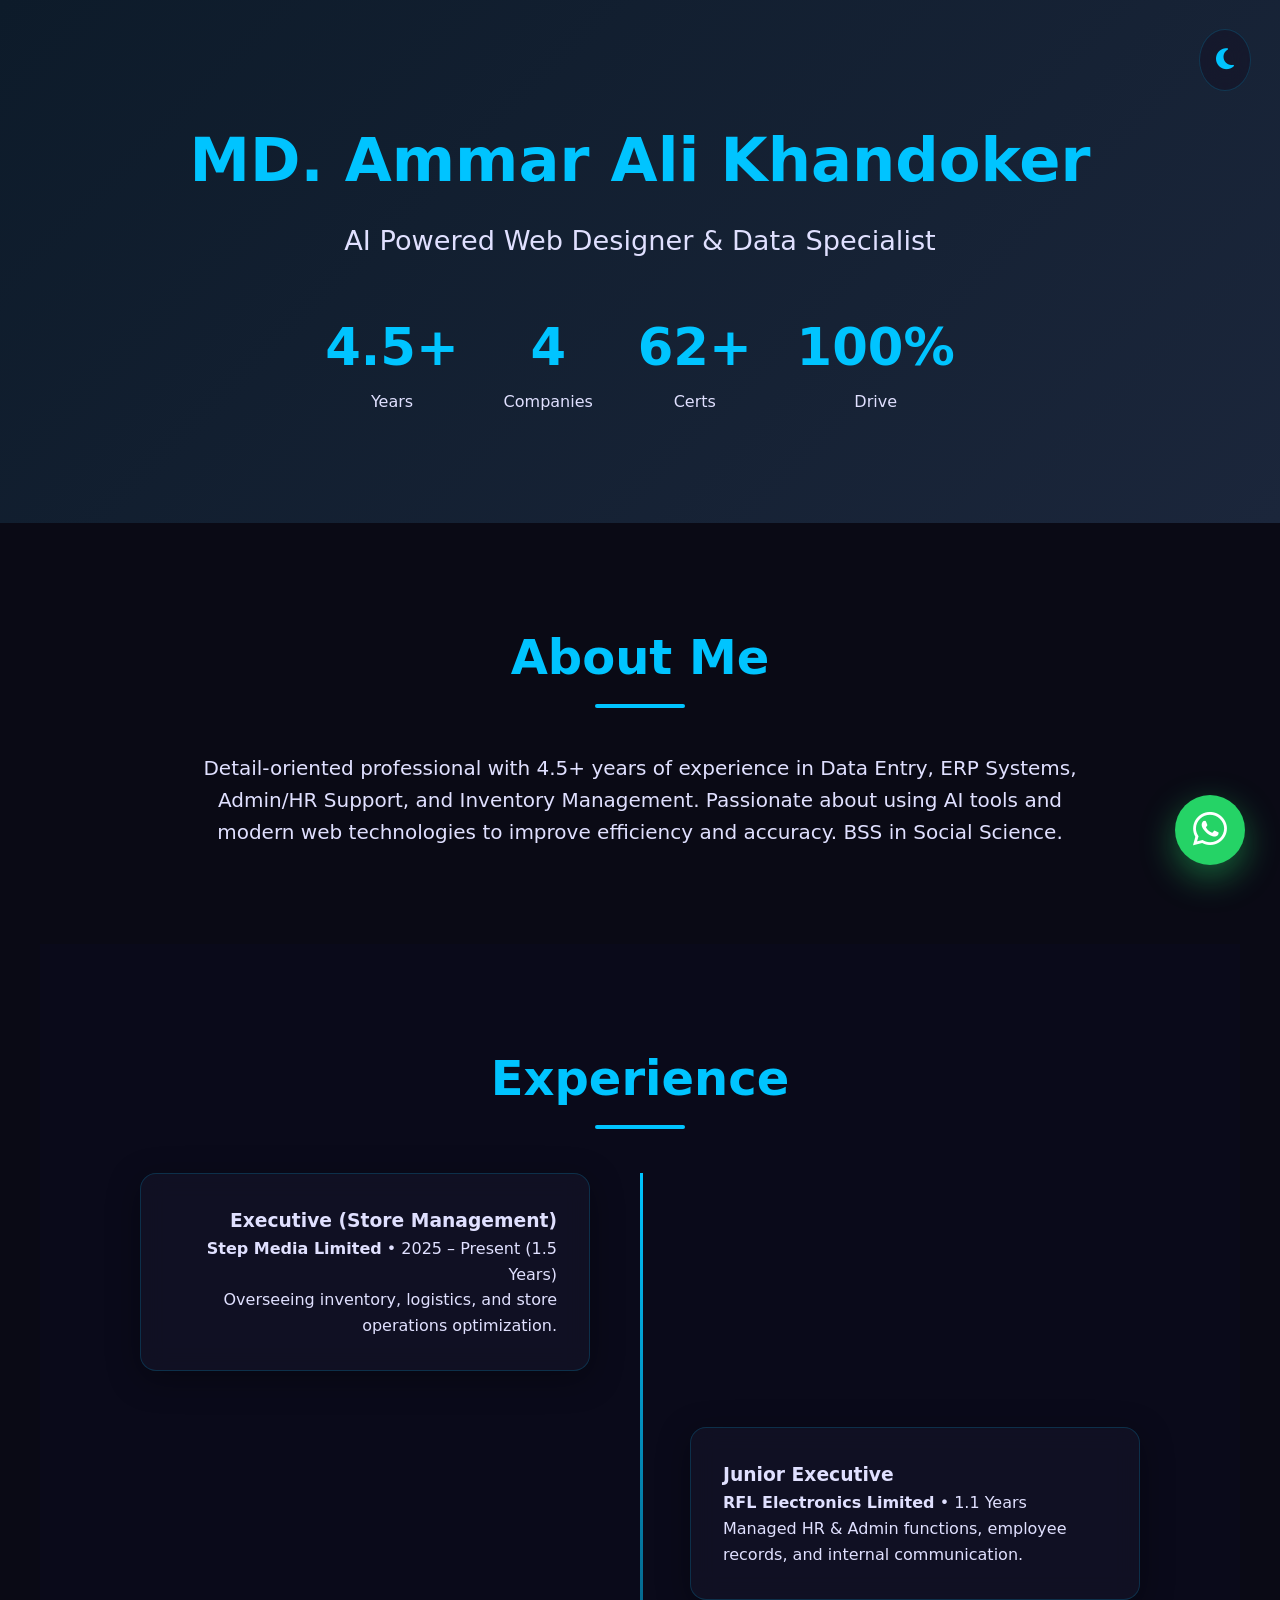
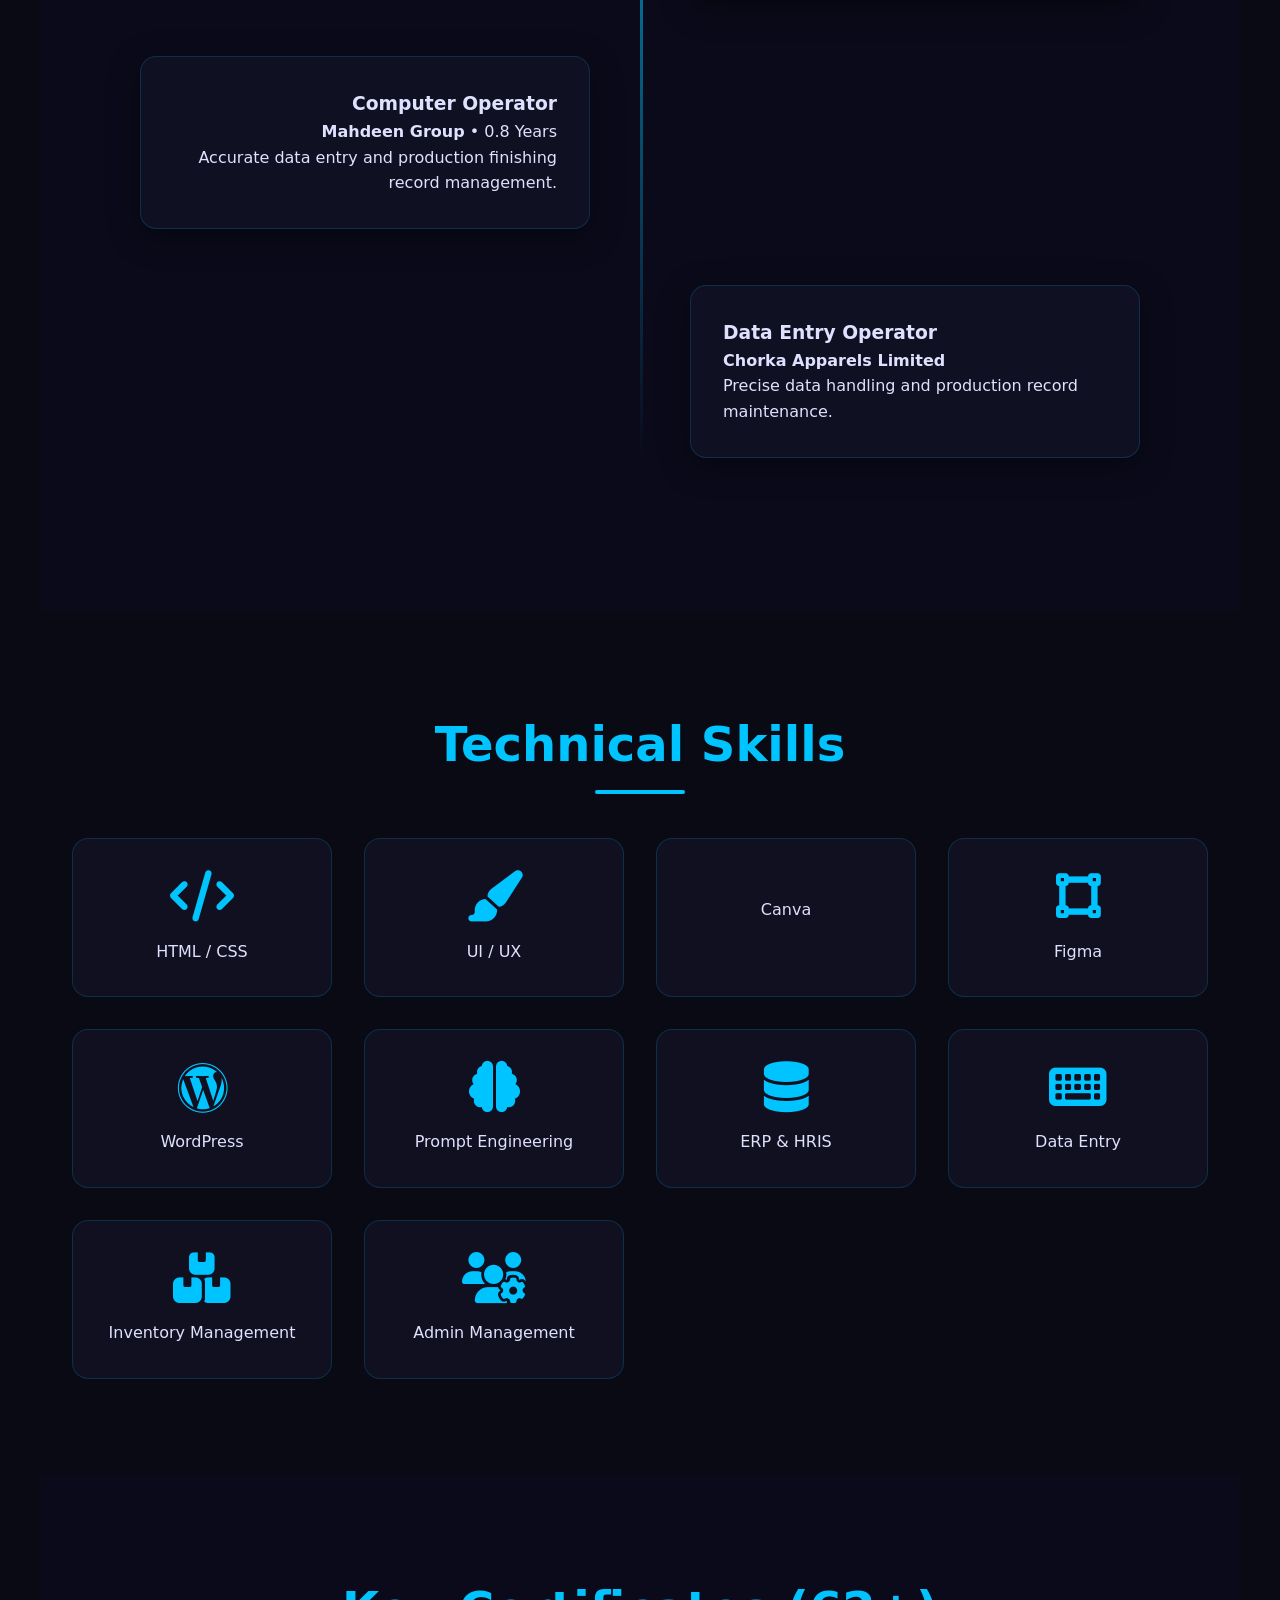
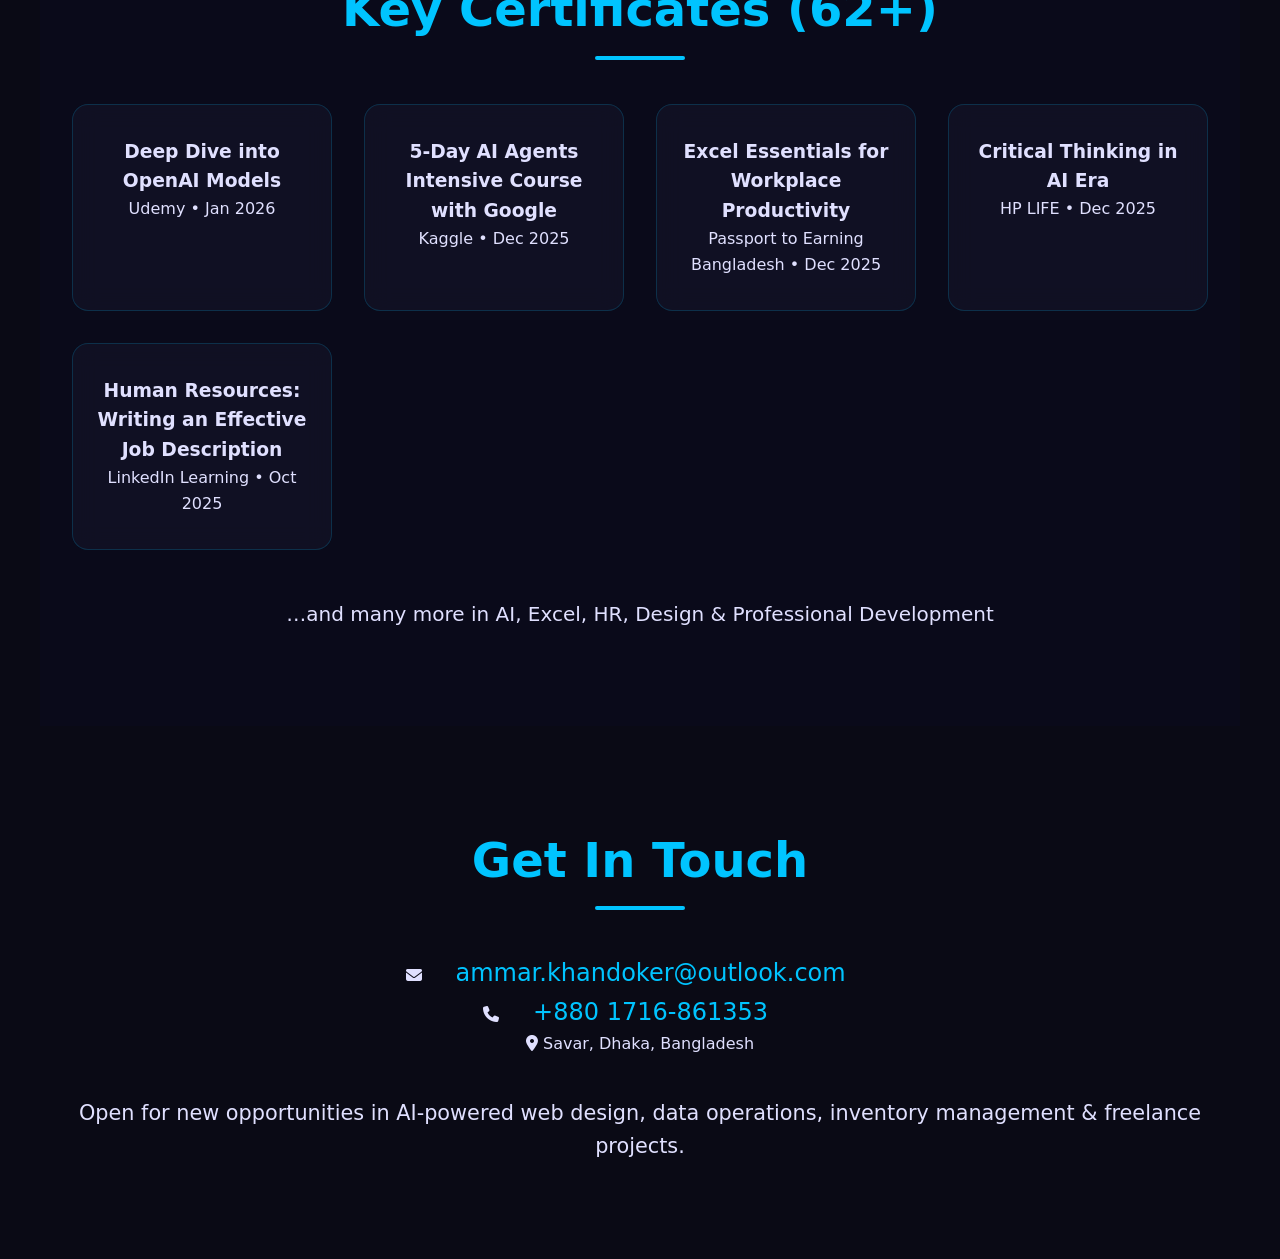
==== index.html @ 6fe580a9 "Create index.html for personal portfolio This HTML file serves as a personal portfolio for MD. Ammar" ====
<!DOCTYPE html>
<html lang="en" data-theme="dark">
<head>
  <meta charset="UTF-8" />
  <meta name="viewport" content="width=device-width, initial-scale=1.0"/>
  <title>MD. Ammar Ali Khandoker | AI-Powered Web Designer & Data Specialist</title>
  <meta name="description" content="4.5+ years in Data, ERP & Admin | AI Prompt Engineering | Modern Web Design | Dhaka"/>
  <link rel="stylesheet" href="https://cdnjs.cloudflare.com/ajax/libs/font-awesome/6.5.0/css/all.min.css"/>
  <style>
    :root {
      --bg: #0a0a15;
      --card: rgba(20, 20, 40, 0.65);
      --text: #e0e0ff;
      --accent: #00c4ff;
      --accent-glow: rgba(0, 196, 255, 0.25);
      --border: rgba(0, 196, 255, 0.18);
      --blur: blur(12px);
    }
    [data-theme="light"] {
      --bg: #f0f4ff;
      --card: rgba(255, 255, 255, 0.75);
      --text: #0d1b44;
      --accent: #0066cc;
      --accent-glow: rgba(0, 102, 204, 0.18);
      --border: rgba(0, 102, 204, 0.12);
      --blur: blur(10px);
    }
    * { margin:0; padding:0; box-sizing:border-box; }
    body {
      font-family: system-ui, -apple-system, sans-serif;
      background: var(--bg);
      color: var(--text);
      line-height: 1.6;
      overflow-x: hidden;
      transition: background 0.4s ease;
    }
    header {
      padding: 7rem 2rem 4rem;
      text-align: center;
      background: linear-gradient(135deg, #0d1b2a 0%, #1b263b 100%);
    }
    [data-theme="light"] header {
      background: linear-gradient(135deg, #e0f2ff, #f0f8ff);
    }
    h1 {
      font-size: 3.8rem;
      color: var(--accent);
      margin-bottom: 0.6rem;
      opacity: 0;
      transform: translateY(30px);
      transition: all 1.2s ease-out;
    }
    h1.visible { opacity:1; transform:translateY(0); }
    .tagline {
      font-size: 1.7rem;
      opacity: 0;
      transform: translateY(20px);
      transition: all 1.4s ease-out 0.3s;
    }
    .tagline.visible { opacity:1; transform:translateY(0); }
    .stats {
      display: flex;
      justify-content: center;
      gap: 2.8rem;
      flex-wrap: wrap;
      margin: 2.8rem 0;
    }
    .stat {
      text-align: center;
      opacity: 0;
      transform: translateY(20px);
      transition: all 1s ease-out;
    }
    .stat.visible { opacity:1; transform:translateY(0); }
    .stat strong {
      font-size: 3.2rem;
      color: var(--accent);
      display: block;
    }
    section {
      padding: 6rem 2rem;
      max-width: 1200px;
      margin: 0 auto;
    }
    h2 {
      text-align: center;
      font-size: 3rem;
      margin-bottom: 3.5rem;
      color: var(--accent);
      position: relative;
    }
    h2::after {
      content: '';
      position: absolute;
      bottom: -12px;
      left: 50%;
      transform: translateX(-50%);
      width: 90px;
      height: 4px;
      background: var(--accent);
      border-radius: 2px;
    }
    .about {
      max-width: 900px;
      margin: 0 auto;
      text-align: center;
      font-size: 1.25rem;
    }
    .timeline {
      position: relative;
      max-width: 1000px;
      margin: 0 auto;
    }
    .timeline::before {
      content: '';
      position: absolute;
      width: 3px;
      background: linear-gradient(to bottom, var(--accent), transparent);
      top: 0; bottom: 0; left: 50%;
    }
    .exp-item {
      position: relative;
      width: 45%;
      padding: 2rem;
      background: var(--card);
      backdrop-filter: var(--blur);
      border: 1px solid var(--border);
      border-radius: 16px;
      margin: 3.5rem 0;
      opacity: 0;
      transform: translateY(50px);
      transition: all 0.9s ease-out;
      box-shadow: 0 8px 32px rgba(0,0,0,0.35);
    }
    .exp-item.visible { opacity:1; transform:translateY(0); }
    .exp-item:nth-child(odd) { left: 0; text-align: right; }
    .exp-item:nth-child(even) { left: 55%; }
    .exp-item:hover {
      transform: translateY(-12px) scale(1.03);
      box-shadow: 0 25px 60px var(--accent-glow);
    }
    .skills-grid, .certs {
      display: grid;
      grid-template-columns: repeat(auto-fit, minmax(220px, 1fr));
      gap: 2rem;
    }
    .skill-card, .cert-card {
      background: var(--card);
      backdrop-filter: var(--blur);
      border: 1px solid var(--border);
      border-radius: 16px;
      padding: 2rem 1.5rem;
      text-align: center;
      transition: all 0.5s ease;
      opacity: 0;
      transform: translateY(40px);
    }
    .skill-card.visible, .cert-card.visible { opacity:1; transform:translateY(0); }
    .skill-card:hover, .cert-card:hover {
      transform: translateY(-14px) scale(1.06);
      box-shadow: 0 20px 50px var(--accent-glow);
      border-color: var(--accent);
    }
    .skill-card i { font-size: 3.2rem; color: var(--accent); margin-bottom: 1rem; }
    .contact { text-align: center; }
    .contact a {
      color: var(--accent);
      font-size: 1.5rem;
      margin: 0 1.8rem;
      text-decoration: none;
      transition: all 0.4s;
    }
    .contact a:hover { transform: scale(1.25); }
    .theme-toggle {
      position: fixed;
      top: 1.8rem;
      right: 1.8rem;
      background: var(--card);
      backdrop-filter: var(--blur);
      border: 1px solid var(--border);
      color: var(--accent);
      padding: 1rem;
      border-radius: 50%;
      cursor: pointer;
      font-size: 1.5rem;
      z-index: 1000;
      transition: all 0.4s;
    }
    .theme-toggle:hover { transform: rotate(360deg) scale(1.15); }
    .whatsapp-float {
      position: fixed;
      bottom: 35px;
      right: 35px;
      background: #25D366;
      color: white;
      width: 70px;
      height: 70px;
      border-radius: 50%;
      text-align: center;
      font-size: 2.4rem;
      line-height: 70px;
      box-shadow: 0 12px 35px rgba(37,213,102,0.45);
      z-index: 1000;
      transition: all 0.4s;
    }
    .whatsapp-float:hover { transform: scale(1.2); }
    @media (max-width: 768px) {
      .timeline::before { left: 35px; }
      .exp-item { width: 82%; left: 0 !important; text-align: left !important; }
    }
  </style>
</head>
<body>

  <button class="theme-toggle" onclick="toggleTheme()"><i class="fas fa-moon"></i></button>

  <header>
    <h1>MD. Ammar Ali Khandoker</h1>
    <p class="tagline">AI Powered Web Designer & Data Specialist</p>
    <div class="stats">
      <div class="stat"><strong>4.5+</strong> Years</div>
      <div class="stat"><strong>4</strong> Companies</div>
      <div class="stat"><strong>62+</strong> Certs</div>
      <div class="stat"><strong>100%</strong> Drive</div>
    </div>
  </header>

  <section id="about">
    <h2>About Me</h2>
    <div class="about">
      <p>Detail-oriented professional with 4.5+ years of experience in Data Entry, ERP Systems, Admin/HR Support, and Inventory Management. Passionate about using AI tools and modern web technologies to improve efficiency and accuracy. BSS in Social Science.</p>
    </div>
  </section>

  <section id="experience" style="background: rgba(10,10,30,0.6);">
    <h2>Experience</h2>
    <div class="timeline">
      <div class="exp-item">
        <h3>Executive (Store Management)</h3>
        <p><strong>Step Media Limited</strong> • 2025 – Present (1.5 Years)</p>
        <p>Overseeing inventory, logistics, and store operations optimization.</p>
      </div>
      <div class="exp-item">
        <h3>Junior Executive</h3>
        <p><strong>RFL Electronics Limited</strong> • 1.1 Years</p>
        <p>Managed HR & Admin functions, employee records, and internal communication.</p>
      </div>
      <div class="exp-item">
        <h3>Computer Operator</h3>
        <p><strong>Mahdeen Group</strong> • 0.8 Years</p>
        <p>Accurate data entry and production finishing record management.</p>
      </div>
      <div class="exp-item">
        <h3>Data Entry Operator</h3>
        <p><strong>Chorka Apparels Limited</strong></p>
        <p>Precise data handling and production record maintenance.</p>
      </div>
    </div>
  </section>

  <section id="skills">
    <h2>Technical Skills</h2>
    <div class="skills-grid">
      <div class="skill-card"><i class="fas fa-code"></i><p>HTML / CSS</p></div>
      <div class="skill-card"><i class="fas fa-paint-brush"></i><p>UI / UX</p></div>
      <div class="skill-card"><i class="fab fa-canva"></i><p>Canva</p></div>
      <div class="skill-card"><i class="fas fa-vector-square"></i><p>Figma</p></div>
      <div class="skill-card"><i class="fab fa-wordpress"></i><p>WordPress</p></div>
      <div class="skill-card"><i class="fas fa-brain"></i><p>Prompt Engineering</p></div>
      <div class="skill-card"><i class="fas fa-database"></i><p>ERP & HRIS</p></div>
      <div class="skill-card"><i class="fas fa-keyboard"></i><p>Data Entry</p></div>
      <div class="skill-card"><i class="fas fa-boxes"></i><p>Inventory Management</p></div>
      <div class="skill-card"><i class="fas fa-users-cog"></i><p>Admin Management</p></div>
    </div>
  </section>

  <section id="certificates" style="background: rgba(10,10,30,0.6);">
    <h2>Key Certificates (62+)</h2>
    <div class="certs">
      <div class="cert-card">
        <h3>Deep Dive into OpenAI Models</h3>
        <p>Udemy • Jan 2026</p>
      </div>
      <div class="cert-card">
        <h3>5-Day AI Agents Intensive Course with Google</h3>
        <p>Kaggle • Dec 2025</p>
      </div>
      <div class="cert-card">
        <h3>Excel Essentials for Workplace Productivity</h3>
        <p>Passport to Earning Bangladesh • Dec 2025</p>
      </div>
      <div class="cert-card">
        <h3>Critical Thinking in AI Era</h3>
        <p>HP LIFE • Dec 2025</p>
      </div>
      <div class="cert-card">
        <h3>Human Resources: Writing an Effective Job Description</h3>
        <p>LinkedIn Learning • Oct 2025</p>
      </div>
    </div>
    <p style="text-align:center; margin-top:3rem; font-size:1.25rem;">
      …and many more in AI, Excel, HR, Design & Professional Development
    </p>
  </section>

  <section id="contact">
    <h2>Get In Touch</h2>
    <div class="contact">
      <p><i class="fas fa-envelope"></i> <a href="mailto:ammar.khandoker@outlook.com">ammar.khandoker@outlook.com</a></p>
      <p><i class="fas fa-phone"></i> <a href="tel:+8801716861353">+880 1716-861353</a></p>
      <p><i class="fas fa-map-marker-alt"></i> Savar, Dhaka, Bangladesh</p>
      <p style="margin-top:2.5rem; font-size:1.3rem;">
        Open for new opportunities in AI-powered web design, data operations, inventory management & freelance projects.
      </p>
    </div>
  </section>

  <a href="https://wa.me/8801716861353?text=Hello%20Ammar%2C%20I%20saw%20your%20portfolio!" class="whatsapp-float">
    <i class="fab fa-whatsapp"></i>
  </a>

  <script>
    // Theme functions
    function toggleTheme() {
      try {
        const html = document.documentElement;
        const current = html.getAttribute('data-theme') || 'dark';
        const next = current === 'dark' ? 'light' : 'dark';

        html.setAttribute('data-theme', next);

        try {
          localStorage.setItem('theme', next);
        } catch (e) {
          console.warn('localStorage write blocked', e);
        }

        updateIcon(next);
      } catch (e) {
        console.error('toggleTheme failed', e);
      }
    }

    function updateIcon(theme) {
      const icon = document.querySelector('.theme-toggle i');
      if (!icon) return;

      if (theme === 'light') {
        icon.classList.remove('fa-moon');
        icon.classList.add('fa-sun');
      } else {
        icon.classList.remove('fa-sun');
        icon.classList.add('fa-moon');
      }
    }

    function initTheme() {
      let theme = 'dark';
      try {
        theme = localStorage.getItem('theme') || 'dark';
      } catch (e) {
        console.warn('localStorage read blocked', e);
      }

      document.documentElement.setAttribute('data-theme', theme);
      updateIcon(theme);
    }

    // Run theme init
    if (document.readyState === 'loading') {
      document.addEventListener('DOMContentLoaded', initTheme);
    } else {
      initTheme();
    }

    // Scroll reveal animations
    if ('IntersectionObserver' in window) {
      const observer = new IntersectionObserver((entries) => {
        entries.forEach(entry => {
          if (entry.isIntersecting) {
            entry.target.classList.add('visible');
            observer.unobserve(entry.target);
          }
        });
      }, {
        threshold: 0.12,
        rootMargin: '0px 0px -60px 0px'
      });

      document.querySelectorAll('h1, .tagline, .stat, .exp-item, .skill-card, .cert-card')
        .forEach(el => observer.observe(el));

      // Force show elements already in view
      setTimeout(() => {
        document.querySelectorAll('h1, .tagline, .stat').forEach(el => {
          if (el.getBoundingClientRect().top < window.innerHeight + 120) {
            el.classList.add('visible');
          }
        });
      }, 180);
    } else {
      // Fallback for very old browsers
      document.querySelectorAll('h1, .tagline, .stat, .exp-item, .skill-card, .cert-card')
        .forEach(el => el.classList.add('visible'));
    }
  </script>
</body>
</html>
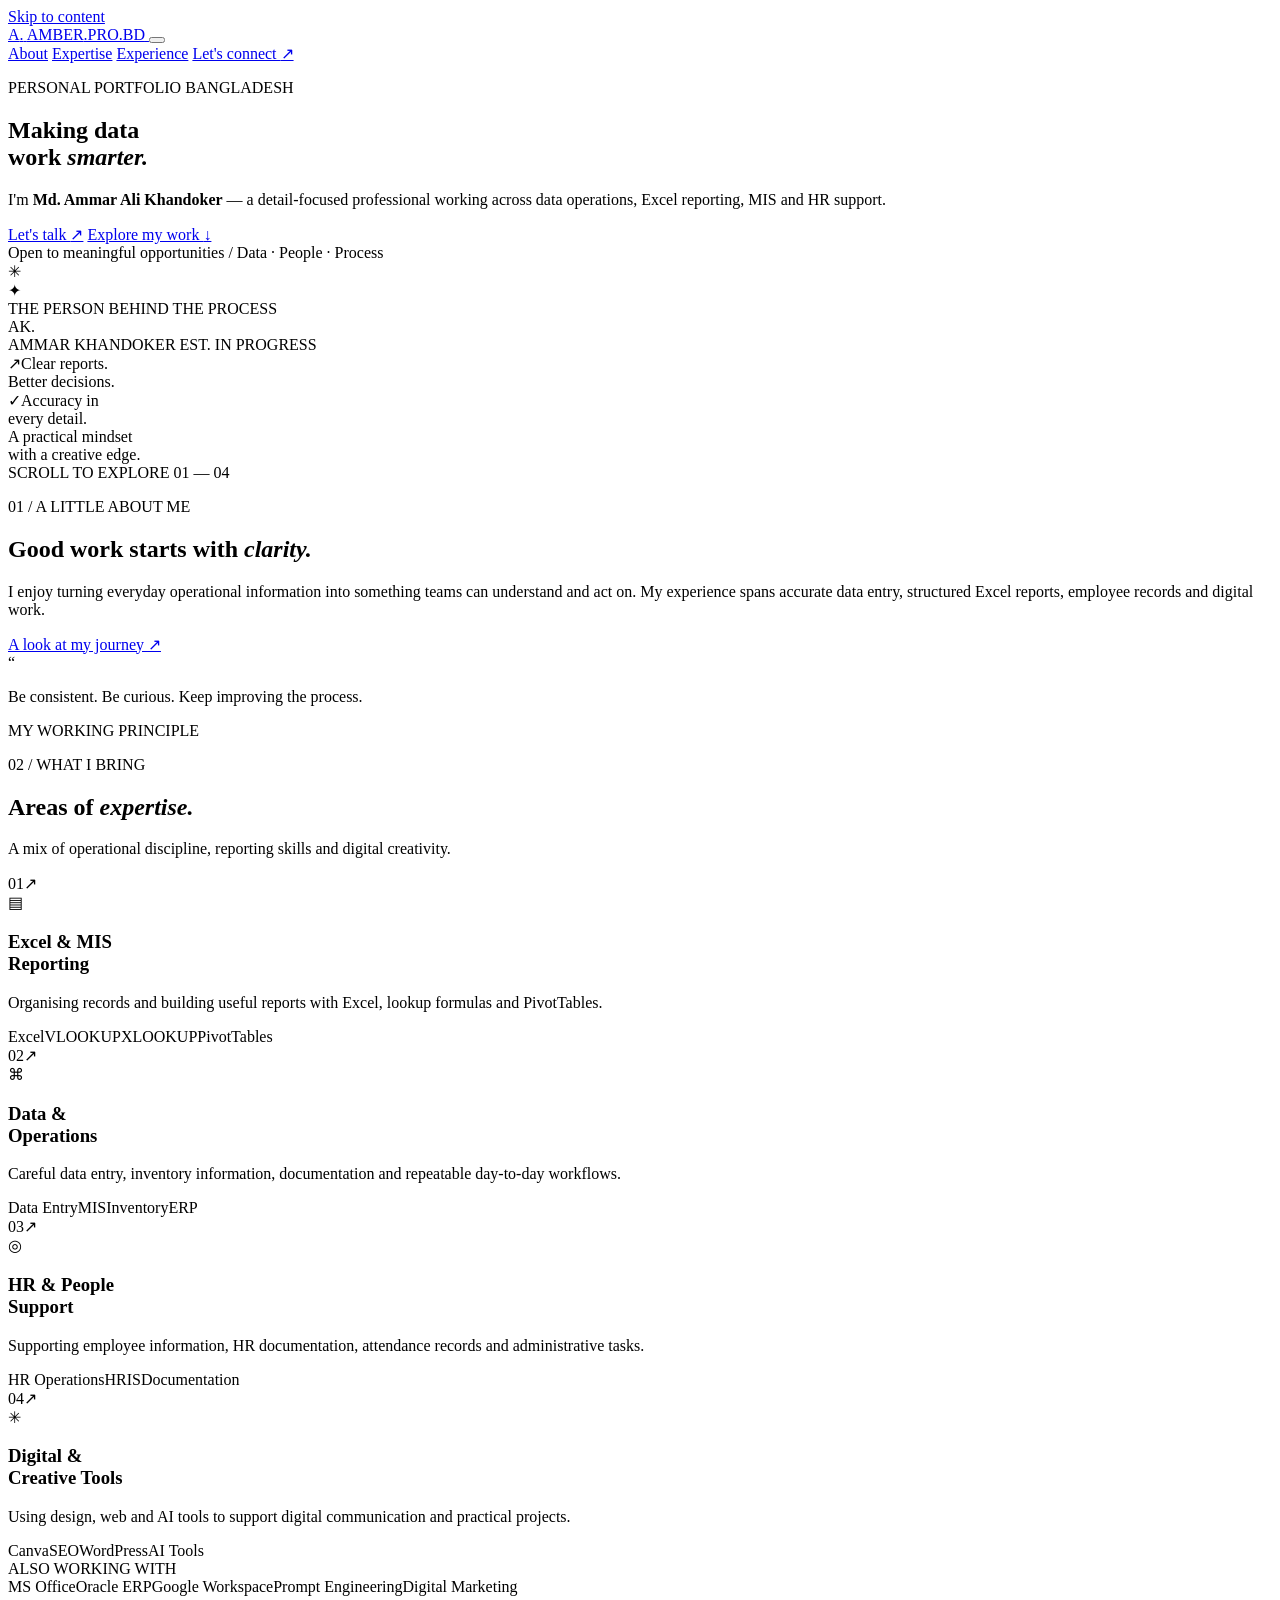
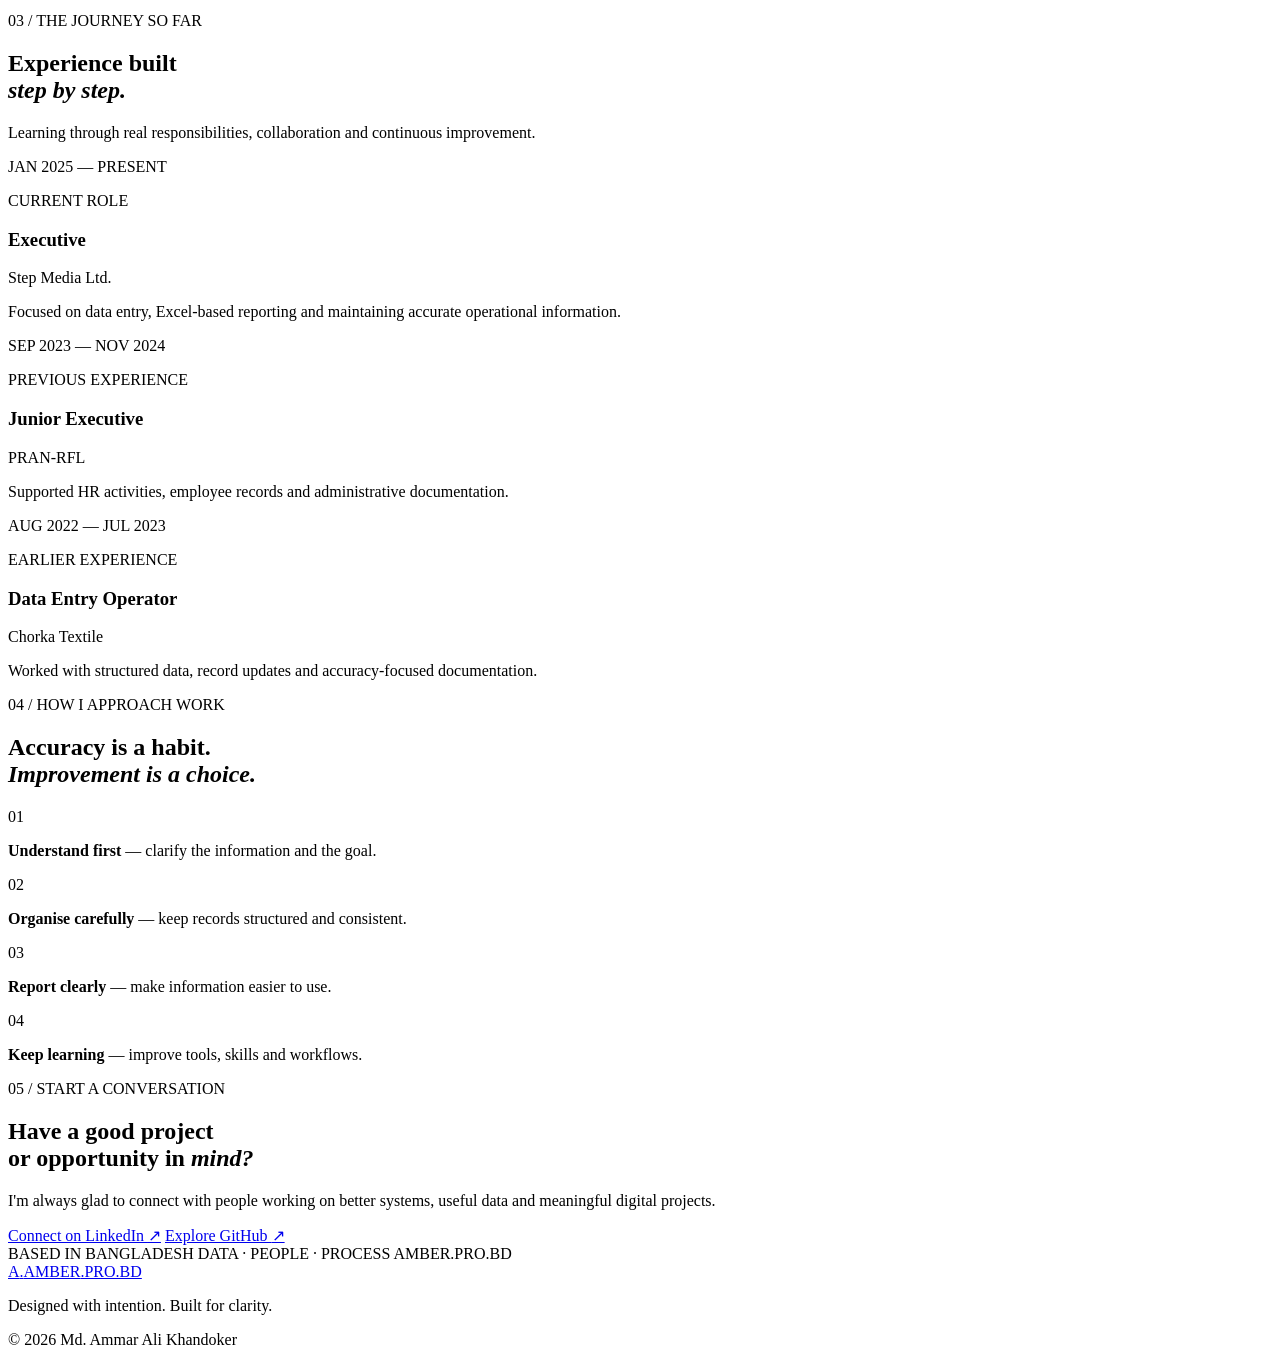
==== commit f8fd62ce: "Build responsive amber.pro.bd portfolio website" ====
--- a/index.html
+++ b/index.html
@@ -1,408 +1,238 @@
-<!DOCTYPE html>
-<html lang="en" data-theme="dark">
+<!doctype html>
+<html lang="en">
 <head>
-  <meta charset="UTF-8" />
-  <meta name="viewport" content="width=device-width, initial-scale=1.0"/>
-  <title>MD. Ammar Ali Khandoker | AI-Powered Web Designer & Data Specialist</title>
-  <meta name="description" content="4.5+ years in Data, ERP & Admin | AI Prompt Engineering | Modern Web Design | Dhaka"/>
-  <link rel="stylesheet" href="https://cdnjs.cloudflare.com/ajax/libs/font-awesome/6.5.0/css/all.min.css"/>
-  <style>
-    :root {
-      --bg: #0a0a15;
-      --card: rgba(20, 20, 40, 0.65);
-      --text: #e0e0ff;
-      --accent: #00c4ff;
-      --accent-glow: rgba(0, 196, 255, 0.25);
-      --border: rgba(0, 196, 255, 0.18);
-      --blur: blur(12px);
-    }
-    [data-theme="light"] {
-      --bg: #f0f4ff;
-      --card: rgba(255, 255, 255, 0.75);
-      --text: #0d1b44;
-      --accent: #0066cc;
-      --accent-glow: rgba(0, 102, 204, 0.18);
-      --border: rgba(0, 102, 204, 0.12);
-      --blur: blur(10px);
-    }
-    * { margin:0; padding:0; box-sizing:border-box; }
-    body {
-      font-family: system-ui, -apple-system, sans-serif;
-      background: var(--bg);
-      color: var(--text);
-      line-height: 1.6;
-      overflow-x: hidden;
-      transition: background 0.4s ease;
-    }
-    header {
-      padding: 7rem 2rem 4rem;
-      text-align: center;
-      background: linear-gradient(135deg, #0d1b2a 0%, #1b263b 100%);
-    }
-    [data-theme="light"] header {
-      background: linear-gradient(135deg, #e0f2ff, #f0f8ff);
-    }
-    h1 {
-      font-size: 3.8rem;
-      color: var(--accent);
-      margin-bottom: 0.6rem;
-      opacity: 0;
-      transform: translateY(30px);
-      transition: all 1.2s ease-out;
-    }
-    h1.visible { opacity:1; transform:translateY(0); }
-    .tagline {
-      font-size: 1.7rem;
-      opacity: 0;
-      transform: translateY(20px);
-      transition: all 1.4s ease-out 0.3s;
-    }
-    .tagline.visible { opacity:1; transform:translateY(0); }
-    .stats {
-      display: flex;
-      justify-content: center;
-      gap: 2.8rem;
-      flex-wrap: wrap;
-      margin: 2.8rem 0;
-    }
-    .stat {
-      text-align: center;
-      opacity: 0;
-      transform: translateY(20px);
-      transition: all 1s ease-out;
-    }
-    .stat.visible { opacity:1; transform:translateY(0); }
-    .stat strong {
-      font-size: 3.2rem;
-      color: var(--accent);
-      display: block;
-    }
-    section {
-      padding: 6rem 2rem;
-      max-width: 1200px;
-      margin: 0 auto;
-    }
-    h2 {
-      text-align: center;
-      font-size: 3rem;
-      margin-bottom: 3.5rem;
-      color: var(--accent);
-      position: relative;
-    }
-    h2::after {
-      content: '';
-      position: absolute;
-      bottom: -12px;
-      left: 50%;
-      transform: translateX(-50%);
-      width: 90px;
-      height: 4px;
-      background: var(--accent);
-      border-radius: 2px;
-    }
-    .about {
-      max-width: 900px;
-      margin: 0 auto;
-      text-align: center;
-      font-size: 1.25rem;
-    }
-    .timeline {
-      position: relative;
-      max-width: 1000px;
-      margin: 0 auto;
-    }
-    .timeline::before {
-      content: '';
-      position: absolute;
-      width: 3px;
-      background: linear-gradient(to bottom, var(--accent), transparent);
-      top: 0; bottom: 0; left: 50%;
-    }
-    .exp-item {
-      position: relative;
-      width: 45%;
-      padding: 2rem;
-      background: var(--card);
-      backdrop-filter: var(--blur);
-      border: 1px solid var(--border);
-      border-radius: 16px;
-      margin: 3.5rem 0;
-      opacity: 0;
-      transform: translateY(50px);
-      transition: all 0.9s ease-out;
-      box-shadow: 0 8px 32px rgba(0,0,0,0.35);
-    }
-    .exp-item.visible { opacity:1; transform:translateY(0); }
-    .exp-item:nth-child(odd) { left: 0; text-align: right; }
-    .exp-item:nth-child(even) { left: 55%; }
-    .exp-item:hover {
-      transform: translateY(-12px) scale(1.03);
-      box-shadow: 0 25px 60px var(--accent-glow);
-    }
-    .skills-grid, .certs {
-      display: grid;
-      grid-template-columns: repeat(auto-fit, minmax(220px, 1fr));
-      gap: 2rem;
-    }
-    .skill-card, .cert-card {
-      background: var(--card);
-      backdrop-filter: var(--blur);
-      border: 1px solid var(--border);
-      border-radius: 16px;
-      padding: 2rem 1.5rem;
-      text-align: center;
-      transition: all 0.5s ease;
-      opacity: 0;
-      transform: translateY(40px);
-    }
-    .skill-card.visible, .cert-card.visible { opacity:1; transform:translateY(0); }
-    .skill-card:hover, .cert-card:hover {
-      transform: translateY(-14px) scale(1.06);
-      box-shadow: 0 20px 50px var(--accent-glow);
-      border-color: var(--accent);
-    }
-    .skill-card i { font-size: 3.2rem; color: var(--accent); margin-bottom: 1rem; }
-    .contact { text-align: center; }
-    .contact a {
-      color: var(--accent);
-      font-size: 1.5rem;
-      margin: 0 1.8rem;
-      text-decoration: none;
-      transition: all 0.4s;
-    }
-    .contact a:hover { transform: scale(1.25); }
-    .theme-toggle {
-      position: fixed;
-      top: 1.8rem;
-      right: 1.8rem;
-      background: var(--card);
-      backdrop-filter: var(--blur);
-      border: 1px solid var(--border);
-      color: var(--accent);
-      padding: 1rem;
-      border-radius: 50%;
-      cursor: pointer;
-      font-size: 1.5rem;
-      z-index: 1000;
-      transition: all 0.4s;
-    }
-    .theme-toggle:hover { transform: rotate(360deg) scale(1.15); }
-    .whatsapp-float {
-      position: fixed;
-      bottom: 35px;
-      right: 35px;
-      background: #25D366;
-      color: white;
-      width: 70px;
-      height: 70px;
-      border-radius: 50%;
-      text-align: center;
-      font-size: 2.4rem;
-      line-height: 70px;
-      box-shadow: 0 12px 35px rgba(37,213,102,0.45);
-      z-index: 1000;
-      transition: all 0.4s;
-    }
-    .whatsapp-float:hover { transform: scale(1.2); }
-    @media (max-width: 768px) {
-      .timeline::before { left: 35px; }
-      .exp-item { width: 82%; left: 0 !important; text-align: left !important; }
-    }
-  </style>
+  <meta charset="utf-8">
+  <meta name="viewport" content="width=device-width, initial-scale=1">
+  <meta name="theme-color" content="#171915">
+  <title>Md. Ammar Ali Khandoker — Data, MIS & Digital Operations</title>
+  <meta name="description" content="The personal portfolio of Md. Ammar Ali Khandoker — Data Entry, Excel reporting, MIS, HR operations and digital marketing.">
+  <meta name="keywords" content="Ammar Khandoker, Data Entry, Excel Reporting, MIS, HR Operations, Digital Marketing, Bangladesh">
+  <link rel="canonical" href="https://amber.pro.bd/">
+  <link rel="icon" href="/favicon.svg" type="image/svg+xml">
+  <meta property="og:type" content="website">
+  <meta property="og:title" content="Md. Ammar Ali Khandoker — Professional Portfolio">
+  <meta property="og:description" content="Data Entry, Excel reporting, MIS, HR operations and digital marketing.">
+  <meta property="og:url" content="https://amber.pro.bd/">
+  <meta name="twitter:card" content="summary">
+  <link rel="preconnect" href="https://www.linkedin.com">
+  <link rel="stylesheet" href="/styles.css">
+  <script type="application/ld+json">
+  {
+    "@context": "https://schema.org",
+    "@type": "Person",
+    "name": "Md. Ammar Ali Khandoker",
+    "url": "https://amber.pro.bd/",
+    "jobTitle": "Data Entry & MIS Reporting Professional",
+    "sameAs": [
+      "https://www.linkedin.com/in/mdamberalikhandoker",
+      "https://github.com/Ammar-Khandoker-BD"
+    ]
+  }
+  </script>
+  <script src="/script.js" defer></script>
 </head>
 <body>
-
-  <button class="theme-toggle" onclick="toggleTheme()"><i class="fas fa-moon"></i></button>
-
-  <header>
-    <h1>MD. Ammar Ali Khandoker</h1>
-    <p class="tagline">AI Powered Web Designer & Data Specialist</p>
-    <div class="stats">
-      <div class="stat"><strong>4.5+</strong> Years</div>
-      <div class="stat"><strong>4</strong> Companies</div>
-      <div class="stat"><strong>62+</strong> Certs</div>
-      <div class="stat"><strong>100%</strong> Drive</div>
-    </div>
+  <a class="skip-link" href="#main">Skip to content</a>
+  <div class="reading-progress" aria-hidden="true"><span id="progress-bar"></span></div>
+
+  <header class="site-header">
+    <a class="brand" href="#top" aria-label="Amber home">
+      <span class="brand-mark">A<span>.</span></span>
+      <span class="brand-name">AMBER<span>.PRO.BD</span></span>
+    </a>
+    <button class="menu-toggle" id="menu-toggle" type="button" aria-expanded="false" aria-controls="primary-nav" aria-label="Open navigation">
+      <span></span><span></span>
+    </button>
+    <nav class="primary-nav" id="primary-nav" aria-label="Main navigation">
+      <a href="#about">About</a>
+      <a href="#expertise">Expertise</a>
+      <a href="#journey">Experience</a>
+      <a href="#contact" class="nav-contact">Let's connect <span aria-hidden="true">↗</span></a>
+    </nav>
   </header>
 
-  <section id="about">
-    <h2>About Me</h2>
-    <div class="about">
-      <p>Detail-oriented professional with 4.5+ years of experience in Data Entry, ERP Systems, Admin/HR Support, and Inventory Management. Passionate about using AI tools and modern web technologies to improve efficiency and accuracy. BSS in Social Science.</p>
-    </div>
-  </section>
-
-  <section id="experience" style="background: rgba(10,10,30,0.6);">
-    <h2>Experience</h2>
-    <div class="timeline">
-      <div class="exp-item">
-        <h3>Executive (Store Management)</h3>
-        <p><strong>Step Media Limited</strong> • 2025 – Present (1.5 Years)</p>
-        <p>Overseeing inventory, logistics, and store operations optimization.</p>
-      </div>
-      <div class="exp-item">
-        <h3>Junior Executive</h3>
-        <p><strong>RFL Electronics Limited</strong> • 1.1 Years</p>
-        <p>Managed HR & Admin functions, employee records, and internal communication.</p>
-      </div>
-      <div class="exp-item">
-        <h3>Computer Operator</h3>
-        <p><strong>Mahdeen Group</strong> • 0.8 Years</p>
-        <p>Accurate data entry and production finishing record management.</p>
-      </div>
-      <div class="exp-item">
-        <h3>Data Entry Operator</h3>
-        <p><strong>Chorka Apparels Limited</strong></p>
-        <p>Precise data handling and production record maintenance.</p>
-      </div>
-    </div>
-  </section>
-
-  <section id="skills">
-    <h2>Technical Skills</h2>
-    <div class="skills-grid">
-      <div class="skill-card"><i class="fas fa-code"></i><p>HTML / CSS</p></div>
-      <div class="skill-card"><i class="fas fa-paint-brush"></i><p>UI / UX</p></div>
-      <div class="skill-card"><i class="fab fa-canva"></i><p>Canva</p></div>
-      <div class="skill-card"><i class="fas fa-vector-square"></i><p>Figma</p></div>
-      <div class="skill-card"><i class="fab fa-wordpress"></i><p>WordPress</p></div>
-      <div class="skill-card"><i class="fas fa-brain"></i><p>Prompt Engineering</p></div>
-      <div class="skill-card"><i class="fas fa-database"></i><p>ERP & HRIS</p></div>
-      <div class="skill-card"><i class="fas fa-keyboard"></i><p>Data Entry</p></div>
-      <div class="skill-card"><i class="fas fa-boxes"></i><p>Inventory Management</p></div>
-      <div class="skill-card"><i class="fas fa-users-cog"></i><p>Admin Management</p></div>
-    </div>
-  </section>
-
-  <section id="certificates" style="background: rgba(10,10,30,0.6);">
-    <h2>Key Certificates (62+)</h2>
-    <div class="certs">
-      <div class="cert-card">
-        <h3>Deep Dive into OpenAI Models</h3>
-        <p>Udemy • Jan 2026</p>
-      </div>
-      <div class="cert-card">
-        <h3>5-Day AI Agents Intensive Course with Google</h3>
-        <p>Kaggle • Dec 2025</p>
-      </div>
-      <div class="cert-card">
-        <h3>Excel Essentials for Workplace Productivity</h3>
-        <p>Passport to Earning Bangladesh • Dec 2025</p>
-      </div>
-      <div class="cert-card">
-        <h3>Critical Thinking in AI Era</h3>
-        <p>HP LIFE • Dec 2025</p>
-      </div>
-      <div class="cert-card">
-        <h3>Human Resources: Writing an Effective Job Description</h3>
-        <p>LinkedIn Learning • Oct 2025</p>
-      </div>
-    </div>
-    <p style="text-align:center; margin-top:3rem; font-size:1.25rem;">
-      …and many more in AI, Excel, HR, Design & Professional Development
-    </p>
-  </section>
-
-  <section id="contact">
-    <h2>Get In Touch</h2>
-    <div class="contact">
-      <p><i class="fas fa-envelope"></i> <a href="mailto:ammar.khandoker@outlook.com">ammar.khandoker@outlook.com</a></p>
-      <p><i class="fas fa-phone"></i> <a href="tel:+8801716861353">+880 1716-861353</a></p>
-      <p><i class="fas fa-map-marker-alt"></i> Savar, Dhaka, Bangladesh</p>
-      <p style="margin-top:2.5rem; font-size:1.3rem;">
-        Open for new opportunities in AI-powered web design, data operations, inventory management & freelance projects.
-      </p>
-    </div>
-  </section>
-
-  <a href="https://wa.me/8801716861353?text=Hello%20Ammar%2C%20I%20saw%20your%20portfolio!" class="whatsapp-float">
-    <i class="fab fa-whatsapp"></i>
-  </a>
-
-  <script>
-    // Theme functions
-    function toggleTheme() {
-      try {
-        const html = document.documentElement;
-        const current = html.getAttribute('data-theme') || 'dark';
-        const next = current === 'dark' ? 'light' : 'dark';
-
-        html.setAttribute('data-theme', next);
-
-        try {
-          localStorage.setItem('theme', next);
-        } catch (e) {
-          console.warn('localStorage write blocked', e);
-        }
-
-        updateIcon(next);
-      } catch (e) {
-        console.error('toggleTheme failed', e);
-      }
-    }
-
-    function updateIcon(theme) {
-      const icon = document.querySelector('.theme-toggle i');
-      if (!icon) return;
-
-      if (theme === 'light') {
-        icon.classList.remove('fa-moon');
-        icon.classList.add('fa-sun');
-      } else {
-        icon.classList.remove('fa-sun');
-        icon.classList.add('fa-moon');
-      }
-    }
-
-    function initTheme() {
-      let theme = 'dark';
-      try {
-        theme = localStorage.getItem('theme') || 'dark';
-      } catch (e) {
-        console.warn('localStorage read blocked', e);
-      }
-
-      document.documentElement.setAttribute('data-theme', theme);
-      updateIcon(theme);
-    }
-
-    // Run theme init
-    if (document.readyState === 'loading') {
-      document.addEventListener('DOMContentLoaded', initTheme);
-    } else {
-      initTheme();
-    }
-
-    // Scroll reveal animations
-    if ('IntersectionObserver' in window) {
-      const observer = new IntersectionObserver((entries) => {
-        entries.forEach(entry => {
-          if (entry.isIntersecting) {
-            entry.target.classList.add('visible');
-            observer.unobserve(entry.target);
-          }
-        });
-      }, {
-        threshold: 0.12,
-        rootMargin: '0px 0px -60px 0px'
-      });
-
-      document.querySelectorAll('h1, .tagline, .stat, .exp-item, .skill-card, .cert-card')
-        .forEach(el => observer.observe(el));
-
-      // Force show elements already in view
-      setTimeout(() => {
-        document.querySelectorAll('h1, .tagline, .stat').forEach(el => {
-          if (el.getBoundingClientRect().top < window.innerHeight + 120) {
-            el.classList.add('visible');
-          }
-        });
-      }, 180);
-    } else {
-      // Fallback for very old browsers
-      document.querySelectorAll('h1, .tagline, .stat, .exp-item, .skill-card, .cert-card')
-        .forEach(el => el.classList.add('visible'));
-    }
-  </script>
+  <main id="main">
+    <section class="hero section-wrap" id="top">
+      <div class="hero-copy">
+        <p class="eyebrow"><span class="eyebrow-dot"></span> PERSONAL PORTFOLIO <span class="eyebrow-line"></span> BANGLADESH</p>
+        <h1>Making data<br>work <em>smarter.</em></h1>
+        <p class="hero-lead">I'm <strong>Md. Ammar Ali Khandoker</strong> — a detail-focused professional working across data operations, Excel reporting, MIS and HR support.</p>
+        <div class="hero-actions">
+          <a class="button button-dark" href="#contact">Let's talk <span aria-hidden="true">↗</span></a>
+          <a class="text-link" href="#expertise">Explore my work <span aria-hidden="true">↓</span></a>
+        </div>
+        <div class="hero-meta">
+          <span><i class="status-dot"></i> Open to meaningful opportunities</span>
+          <span class="meta-divider">/</span>
+          <span>Data · People · Process</span>
+        </div>
+      </div>
+      <div class="hero-art" aria-label="A monogram representing Ammar Khandoker">
+        <div class="art-orbit orbit-one"></div>
+        <div class="art-orbit orbit-two"></div>
+        <div class="art-spark spark-one">✳</div>
+        <div class="art-spark spark-two">✦</div>
+        <div class="art-card">
+          <span class="art-card-label">THE PERSON BEHIND THE PROCESS</span>
+          <div class="monogram">AK<span>.</span></div>
+          <div class="art-card-rule"></div>
+          <div class="art-card-bottom">
+            <span>AMMAR KHANDOKER</span>
+            <span>EST. IN PROGRESS</span>
+          </div>
+        </div>
+        <div class="floating-note note-top"><span class="note-icon">↗</span><span>Clear reports.<br>Better decisions.</span></div>
+        <div class="floating-note note-bottom"><span class="note-icon">✓</span><span>Accuracy in<br>every detail.</span></div>
+        <div class="art-caption">A practical mindset<br>with a creative edge.</div>
+      </div>
+      <div class="hero-bottom">
+        <span>SCROLL TO EXPLORE</span>
+        <span class="scroll-line"></span>
+        <span>01 — 04</span>
+      </div>
+    </section>
+
+    <section class="intro-band">
+      <div class="section-wrap intro-grid">
+        <p class="section-index">01 / A LITTLE ABOUT ME</p>
+        <div>
+          <h2>Good work starts with <em>clarity.</em></h2>
+          <p>I enjoy turning everyday operational information into something teams can understand and act on. My experience spans accurate data entry, structured Excel reports, employee records and digital work.</p>
+          <a class="underlined-link" href="#journey">A look at my journey <span aria-hidden="true">↗</span></a>
+        </div>
+        <div class="intro-aside">
+          <span class="aside-symbol">“</span>
+          <p>Be consistent. Be curious. Keep improving the process.</p>
+          <span class="aside-caption">MY WORKING PRINCIPLE</span>
+        </div>
+      </div>
+    </section>
+
+    <section class="section-wrap expertise-section" id="expertise">
+      <div class="section-heading">
+        <div>
+          <p class="section-index">02 / WHAT I BRING</p>
+          <h2>Areas of <em>expertise.</em></h2>
+        </div>
+        <p class="heading-note">A mix of operational discipline, reporting skills and digital creativity.</p>
+      </div>
+      <div class="expertise-grid">
+        <article class="expertise-card card-dark">
+          <div class="card-top"><span>01</span><span class="card-arrow">↗</span></div>
+          <div class="card-icon icon-amber">▤</div>
+          <h3>Excel & MIS<br>Reporting</h3>
+          <p>Organising records and building useful reports with Excel, lookup formulas and PivotTables.</p>
+          <div class="tag-list"><span>Excel</span><span>VLOOKUP</span><span>XLOOKUP</span><span>PivotTables</span></div>
+        </article>
+        <article class="expertise-card card-light">
+          <div class="card-top"><span>02</span><span class="card-arrow">↗</span></div>
+          <div class="card-icon icon-dark">⌘</div>
+          <h3>Data &<br>Operations</h3>
+          <p>Careful data entry, inventory information, documentation and repeatable day-to-day workflows.</p>
+          <div class="tag-list"><span>Data Entry</span><span>MIS</span><span>Inventory</span><span>ERP</span></div>
+        </article>
+        <article class="expertise-card card-light">
+          <div class="card-top"><span>03</span><span class="card-arrow">↗</span></div>
+          <div class="card-icon icon-dark">◎</div>
+          <h3>HR & People<br>Support</h3>
+          <p>Supporting employee information, HR documentation, attendance records and administrative tasks.</p>
+          <div class="tag-list"><span>HR Operations</span><span>HRIS</span><span>Documentation</span></div>
+        </article>
+        <article class="expertise-card card-amber">
+          <div class="card-top"><span>04</span><span class="card-arrow">↗</span></div>
+          <div class="card-icon icon-dark">✳</div>
+          <h3>Digital &<br>Creative Tools</h3>
+          <p>Using design, web and AI tools to support digital communication and practical projects.</p>
+          <div class="tag-list"><span>Canva</span><span>SEO</span><span>WordPress</span><span>AI Tools</span></div>
+        </article>
+      </div>
+      <div class="skills-strip">
+        <span>ALSO WORKING WITH</span>
+        <div class="skill-chips"><span>MS Office</span><span>Oracle ERP</span><span>Google Workspace</span><span>Prompt Engineering</span><span>Digital Marketing</span></div>
+      </div>
+    </section>
+
+    <section class="journey-section" id="journey">
+      <div class="section-wrap">
+        <div class="section-heading journey-heading">
+          <div>
+            <p class="section-index">03 / THE JOURNEY SO FAR</p>
+            <h2>Experience built<br><em>step by step.</em></h2>
+          </div>
+          <p class="heading-note">Learning through real responsibilities, collaboration and continuous improvement.</p>
+        </div>
+        <div class="timeline">
+          <article class="timeline-item">
+            <div class="timeline-date">JAN 2025 — PRESENT</div>
+            <div class="timeline-marker"><span></span></div>
+            <div class="timeline-content">
+              <p class="timeline-role">CURRENT ROLE</p>
+              <h3>Executive</h3>
+              <p class="timeline-company">Step Media Ltd.</p>
+              <p class="timeline-description">Focused on data entry, Excel-based reporting and maintaining accurate operational information.</p>
+            </div>
+          </article>
+          <article class="timeline-item">
+            <div class="timeline-date">SEP 2023 — NOV 2024</div>
+            <div class="timeline-marker"><span></span></div>
+            <div class="timeline-content">
+              <p class="timeline-role">PREVIOUS EXPERIENCE</p>
+              <h3>Junior Executive</h3>
+              <p class="timeline-company">PRAN-RFL</p>
+              <p class="timeline-description">Supported HR activities, employee records and administrative documentation.</p>
+            </div>
+          </article>
+          <article class="timeline-item">
+            <div class="timeline-date">AUG 2022 — JUL 2023</div>
+            <div class="timeline-marker"><span></span></div>
+            <div class="timeline-content">
+              <p class="timeline-role">EARLIER EXPERIENCE</p>
+              <h3>Data Entry Operator</h3>
+              <p class="timeline-company">Chorka Textile</p>
+              <p class="timeline-description">Worked with structured data, record updates and accuracy-focused documentation.</p>
+            </div>
+          </article>
+        </div>
+      </div>
+    </section>
+
+    <section class="section-wrap approach-section">
+      <div class="approach-card">
+        <div>
+          <p class="section-index">04 / HOW I APPROACH WORK</p>
+          <h2>Accuracy is a habit.<br><em>Improvement is a choice.</em></h2>
+        </div>
+        <div class="approach-points">
+          <div><span>01</span><p><strong>Understand first</strong> — clarify the information and the goal.</p></div>
+          <div><span>02</span><p><strong>Organise carefully</strong> — keep records structured and consistent.</p></div>
+          <div><span>03</span><p><strong>Report clearly</strong> — make information easier to use.</p></div>
+          <div><span>04</span><p><strong>Keep learning</strong> — improve tools, skills and workflows.</p></div>
+        </div>
+      </div>
+    </section>
+
+    <section class="contact-section" id="contact">
+      <div class="section-wrap contact-inner">
+        <p class="section-index">05 / START A CONVERSATION</p>
+        <h2>Have a good project<br>or opportunity in <em>mind?</em></h2>
+        <p class="contact-copy">I'm always glad to connect with people working on better systems, useful data and meaningful digital projects.</p>
+        <div class="contact-actions">
+          <a class="button button-amber" href="https://www.linkedin.com/in/mdamberalikhandoker" target="_blank" rel="noopener noreferrer">Connect on LinkedIn <span aria-hidden="true">↗</span></a>
+          <a class="button button-outline" href="https://github.com/Ammar-Khandoker-BD" target="_blank" rel="noopener noreferrer">Explore GitHub <span aria-hidden="true">↗</span></a>
+        </div>
+        <div class="contact-bottom">
+          <span>BASED IN BANGLADESH</span>
+          <span>DATA · PEOPLE · PROCESS</span>
+          <span>AMBER.PRO.BD</span>
+        </div>
+      </div>
+    </section>
+  </main>
+
+  <footer class="site-footer">
+    <a class="brand footer-brand" href="#top"><span class="brand-mark">A<span>.</span></span><span class="brand-name">AMBER<span>.PRO.BD</span></span></a>
+    <p>Designed with intention. Built for clarity.</p>
+    <p>© <span id="current-year">2026</span> Md. Ammar Ali Khandoker</p>
+  </footer>
 </body>
-</html>
+</html>
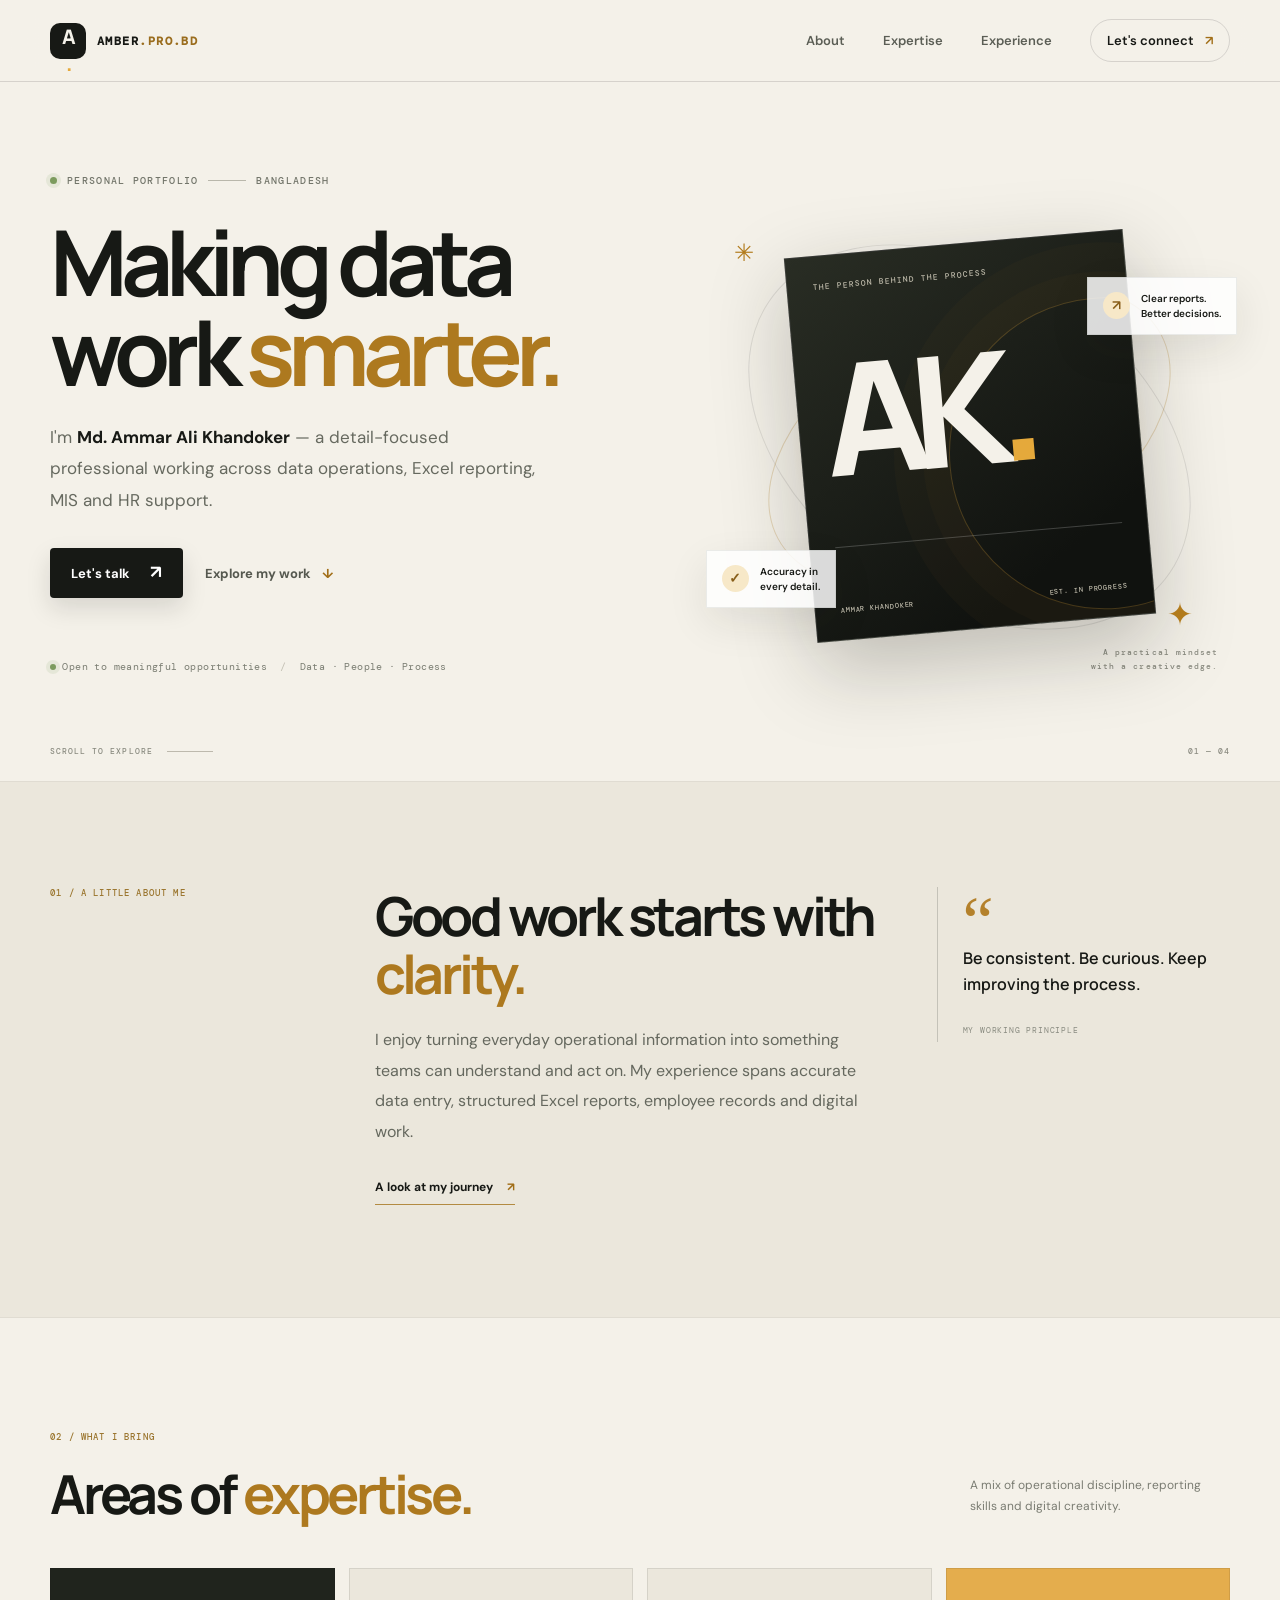
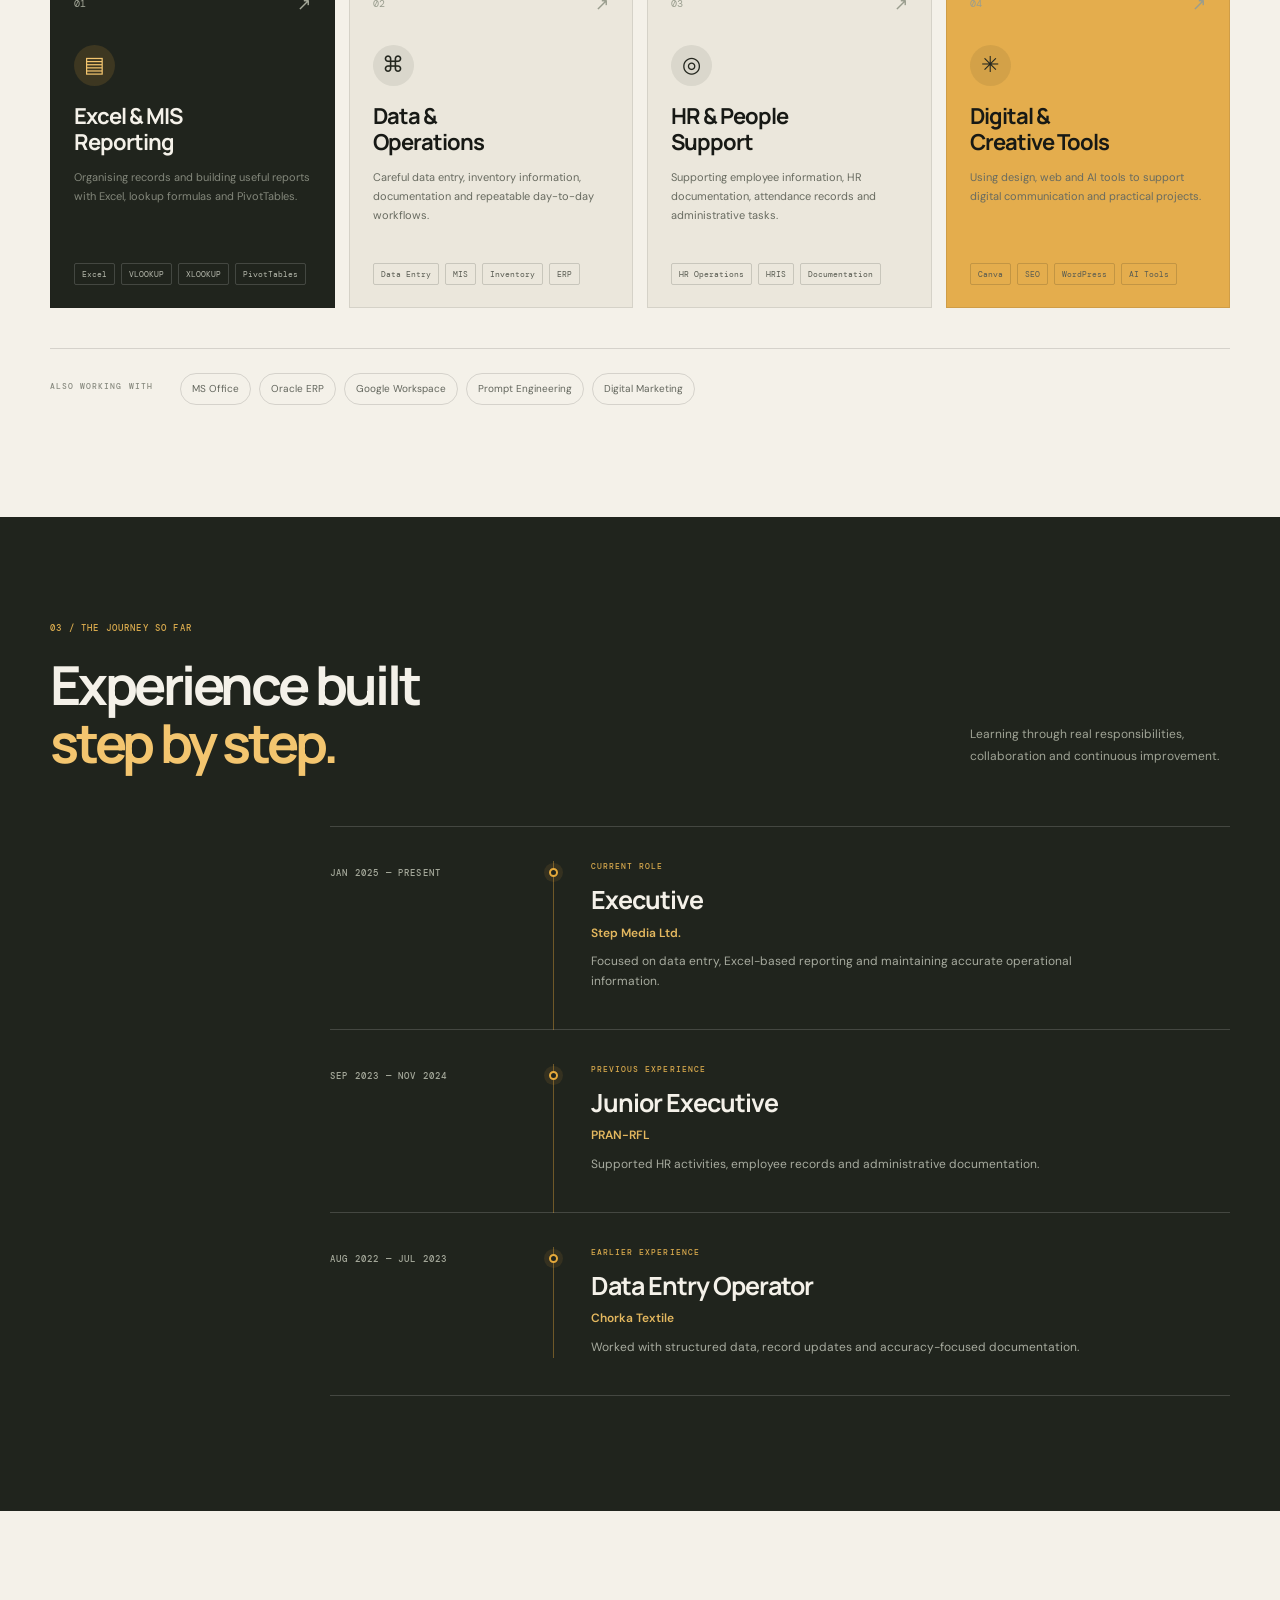
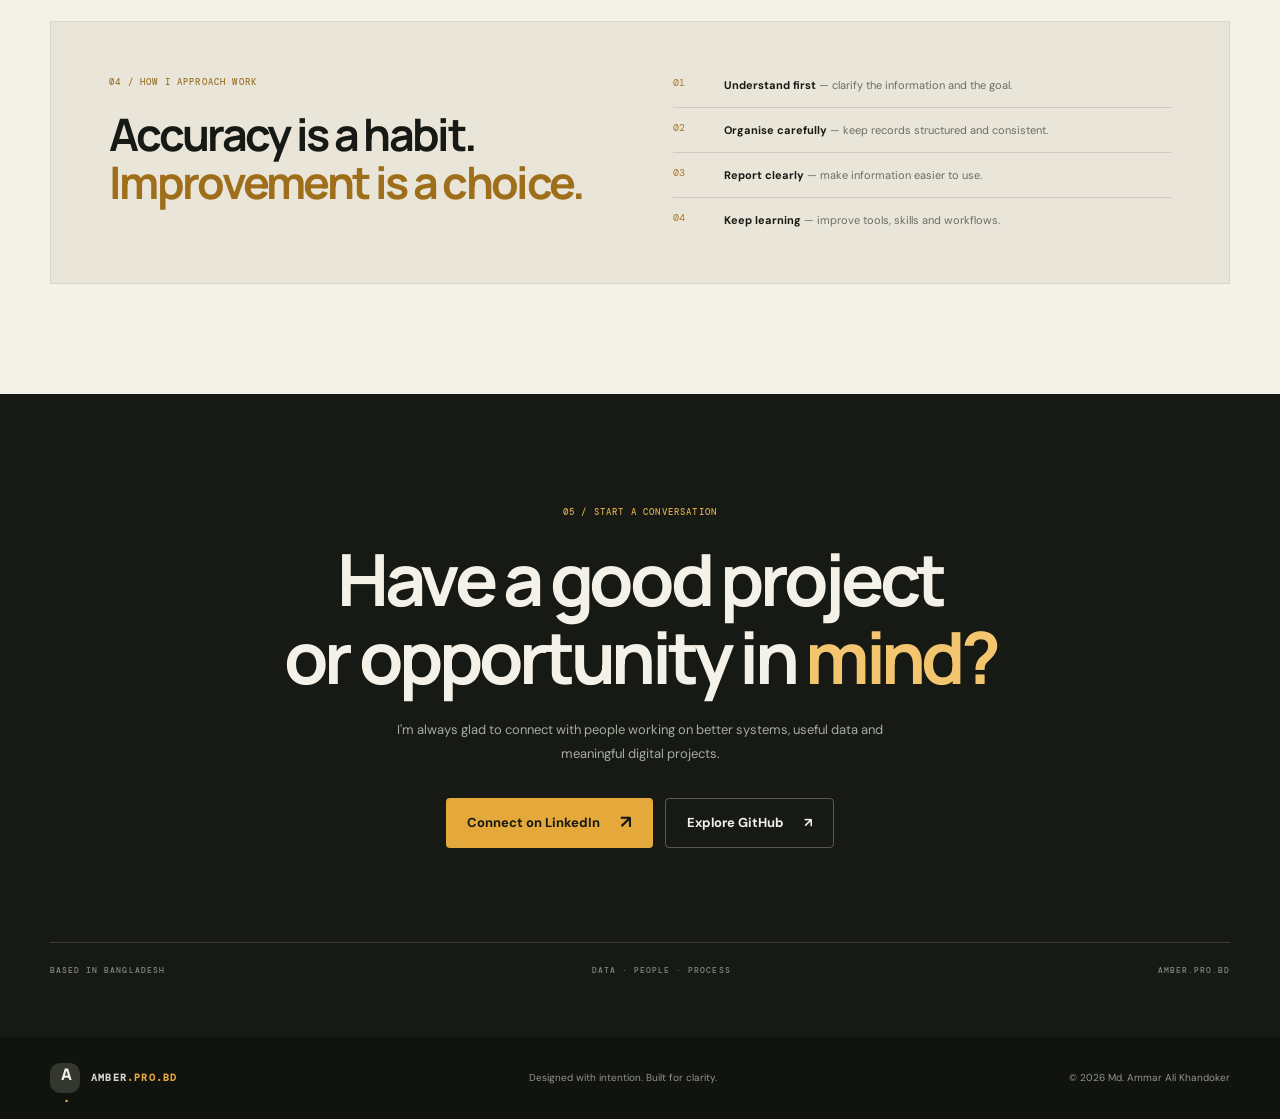
==== commit 1f145701: "Fix relative asset paths for GitHub Pages project URL" ====
--- a/index.html
+++ b/index.html
@@ -8,14 +8,14 @@
   <meta name="description" content="The personal portfolio of Md. Ammar Ali Khandoker — Data Entry, Excel reporting, MIS, HR operations and digital marketing.">
   <meta name="keywords" content="Ammar Khandoker, Data Entry, Excel Reporting, MIS, HR Operations, Digital Marketing, Bangladesh">
   <link rel="canonical" href="https://amber.pro.bd/">
-  <link rel="icon" href="/favicon.svg" type="image/svg+xml">
+  <link rel="icon" href="./favicon.svg" type="image/svg+xml">
   <meta property="og:type" content="website">
   <meta property="og:title" content="Md. Ammar Ali Khandoker — Professional Portfolio">
   <meta property="og:description" content="Data Entry, Excel reporting, MIS, HR operations and digital marketing.">
   <meta property="og:url" content="https://amber.pro.bd/">
   <meta name="twitter:card" content="summary">
   <link rel="preconnect" href="https://www.linkedin.com">
-  <link rel="stylesheet" href="/styles.css">
+  <link rel="stylesheet" href="./styles.css">
   <script type="application/ld+json">
   {
     "@context": "https://schema.org",
@@ -29,7 +29,7 @@
     ]
   }
   </script>
-  <script src="/script.js" defer></script>
+  <script src="./script.js" defer></script>
 </head>
 <body>
   <a class="skip-link" href="#main">Skip to content</a>
--- a/styles.css
+++ b/styles.css
@@ -0,0 +1,248 @@
+@import url('https://fonts.googleapis.com/css2?family=DM+Mono:wght@400;500&family=DM+Sans:wght@400;500;600;700&family=Manrope:wght@400;500;600;700;800&display=swap');
+
+:root {
+  color-scheme: light;
+  --ink: #171915;
+  --ink-soft: #44473f;
+  --paper: #f4f1e9;
+  --paper-alt: #ebe7dc;
+  --amber: #e5a93b;
+  --amber-bright: #f3c56f;
+  --line: rgba(23, 25, 21, .14);
+  --muted: #787a70;
+  --mono: 'DM Mono', monospace;
+  --sans: 'DM Sans', sans-serif;
+  --display: 'Manrope', sans-serif;
+}
+* { box-sizing: border-box; }
+html { scroll-behavior: smooth; scroll-padding-top: 92px; }
+body { margin: 0; background: var(--paper); color: var(--ink); font-family: var(--sans); font-size: 16px; line-height: 1.65; -webkit-font-smoothing: antialiased; }
+a { color: inherit; text-decoration: none; }
+button { font: inherit; }
+::selection { background: var(--amber-bright); color: var(--ink); }
+.skip-link { position: fixed; z-index: 2000; top: 10px; left: 10px; padding: 10px 14px; background: var(--amber); color: var(--ink); transform: translateY(-160%); }
+.skip-link:focus { transform: translateY(0); }
+.reading-progress { position: fixed; z-index: 1500; inset: 0 0 auto; height: 3px; background: transparent; }
+.reading-progress span { display: block; width: 0; height: 100%; background: var(--amber); }
+.section-wrap { width: min(1180px, calc(100% - 64px)); margin-inline: auto; }
+.site-header { height: 82px; padding: 0 max(32px, calc((100vw - 1180px) / 2)); display: flex; align-items: center; justify-content: space-between; position: sticky; top: 0; z-index: 1000; background: rgba(244, 241, 233, .91); backdrop-filter: blur(16px); border-bottom: 1px solid var(--line); }
+.brand { display: inline-flex; align-items: center; gap: 11px; }
+.brand-mark { width: 36px; height: 36px; display: grid; place-items: center; border-radius: 10px; background: var(--ink); color: var(--paper); font: 800 20px var(--display); letter-spacing: -2px; }
+.brand-mark span { color: var(--amber); }
+.brand-name { font: 700 12px var(--mono); letter-spacing: .12em; }
+.brand-name span { color: #9a6d1e; }
+.primary-nav { display: flex; align-items: center; gap: 38px; font-size: 13px; font-weight: 600; }
+.primary-nav a:not(.nav-contact) { color: #5b5e55; transition: color .2s ease; }
+.primary-nav a:not(.nav-contact):hover { color: var(--ink); }
+.nav-contact { border: 1px solid var(--line); border-radius: 100px; padding: 10px 16px; }
+.nav-contact span { color: #a16e17; margin-left: 8px; }
+.menu-toggle { display: none; }
+.hero { min-height: 690px; padding-top: 92px; padding-bottom: 82px; display: grid; grid-template-columns: 1.04fr .96fr; align-items: center; position: relative; }
+.hero-copy { position: relative; z-index: 2; padding-bottom: 26px; }
+.eyebrow, .section-index, .timeline-date, .timeline-role, .art-card-label, .art-card-bottom, .art-caption, .skills-strip > span, .hero-bottom, .contact-bottom { font: 500 10px var(--mono); letter-spacing: .13em; }
+.eyebrow { display: flex; align-items: center; gap: 10px; color: #72756a; margin: 0 0 30px; }
+.eyebrow-dot, .status-dot { width: 7px; height: 7px; border-radius: 50%; display: inline-block; background: #7c9b5e; box-shadow: 0 0 0 4px rgba(124, 155, 94, .12); }
+.eyebrow-line { width: 38px; height: 1px; background: #b9b7ab; }
+h1, h2, h3, p { margin-top: 0; }
+h1, h2, h3 { font-family: var(--display); }
+h1 { margin-bottom: 25px; max-width: 650px; font-size: clamp(58px, 7.1vw, 91px); line-height: .99; letter-spacing: -.075em; font-weight: 700; }
+h1 em, h2 em { font-style: normal; color: #ad791f; }
+.hero-lead { max-width: 490px; margin-bottom: 32px; color: #66695f; font-size: 17px; line-height: 1.85; }
+.hero-lead strong { color: var(--ink); font-weight: 700; }
+.hero-actions, .contact-actions { display: flex; align-items: center; gap: 22px; flex-wrap: wrap; }
+.button { min-height: 50px; display: inline-flex; align-items: center; justify-content: center; gap: 20px; padding: 0 21px; border-radius: 4px; font-size: 13px; font-weight: 700; transition: transform .2s ease, background .2s ease, box-shadow .2s ease; }
+.button:hover { transform: translateY(-3px); }
+.button-dark { background: var(--ink); color: white; box-shadow: 0 10px 25px rgba(23, 25, 21, .13); }
+.button-dark span, .button-amber span { font-size: 18px; }
+.button-dark:hover { background: #34372f; }
+.text-link { font-size: 13px; color: #55584f; font-weight: 700; }
+.text-link span { margin-left: 8px; color: #a16e17; }
+.hero-meta { margin-top: 62px; display: flex; align-items: center; gap: 13px; color: #7a7d72; font: 10px var(--mono); letter-spacing: .04em; }
+.hero-meta .status-dot { width: 6px; height: 6px; }
+.meta-divider { color: #c2bfb3; }
+.hero-art { height: 480px; max-width: 520px; width: 100%; justify-self: end; position: relative; display: grid; place-items: center; }
+.hero-art::before { content: ''; position: absolute; width: 360px; height: 360px; border-radius: 50%; background: radial-gradient(circle, rgba(229, 169, 59, .28), rgba(229, 169, 59, .03) 67%, transparent 70%); }
+.art-orbit { position: absolute; border: 1px solid rgba(173, 121, 31, .25); border-radius: 50%; transform: rotate(-28deg); }
+.orbit-one { width: 435px; height: 255px; }
+.orbit-two { width: 485px; height: 330px; transform: rotate(34deg); border-color: rgba(23, 25, 21, .1); }
+.art-card { width: min(340px, 78%); aspect-ratio: .88; position: relative; z-index: 1; padding: 25px; display: flex; flex-direction: column; justify-content: space-between; color: var(--paper); overflow: hidden; background: linear-gradient(145deg, #292d24, #10120f 80%); border: 1px solid rgba(255,255,255,.14); box-shadow: 0 28px 80px rgba(26, 27, 21, .25); transform: rotate(-5deg); }
+.art-card::after { content: ''; position: absolute; width: 310px; height: 310px; border-radius: 50%; right: -120px; top: 65px; border: 1px solid rgba(229,169,59,.25); box-shadow: 0 0 0 26px rgba(229,169,59,.025), 0 0 0 55px rgba(229,169,59,.025); }
+.art-card-label { color: #bdb9a9; font-size: 8px; z-index: 1; }
+.monogram { position: relative; z-index: 1; font: 800 clamp(100px, 13vw, 155px)/.9 var(--display); letter-spacing: -.12em; color: var(--paper); }
+.monogram span { color: var(--amber); }
+.art-card-rule { z-index: 1; width: 100%; height: 1px; background: rgba(255,255,255,.2); }
+.art-card-bottom { z-index: 1; display: flex; justify-content: space-between; gap: 10px; color: #bdb9a9; font-size: 7px; }
+.floating-note { z-index: 3; position: absolute; display: flex; align-items: center; gap: 11px; padding: 13px 15px; color: var(--ink); background: rgba(255,255,255,.84); border: 1px solid rgba(23,25,21,.08); box-shadow: 0 15px 42px rgba(30,30,20,.09); font-size: 10px; line-height: 1.5; font-weight: 600; }
+.note-top { top: 80px; right: -7px; }
+.note-bottom { bottom: 69px; left: -4px; }
+.note-icon { width: 27px; height: 27px; display: grid; place-items: center; color: #885e19; background: #f7e8c8; border-radius: 50%; font-size: 14px; }
+.art-spark { position: absolute; z-index: 2; color: #b27b1c; }
+.spark-one { top: 36px; left: 24px; font-size: 24px; }
+.spark-two { bottom: 36px; right: 37px; font-size: 31px; }
+.art-caption { position: absolute; bottom: 3px; right: 12px; color: #8a8b80; font-size: 8px; line-height: 1.8; text-align: right; }
+.hero-bottom { position: absolute; left: 0; right: 0; bottom: 25px; display: flex; align-items: center; gap: 14px; color: #8a8b80; font-size: 8px; }
+.scroll-line { display: inline-block; width: 46px; height: 1px; background: #bdb9ad; }
+.hero-bottom span:last-child { margin-left: auto; }
+.intro-band { padding: 105px 0 112px; background: var(--paper-alt); border-top: 1px solid rgba(23,25,21,.05); border-bottom: 1px solid rgba(23,25,21,.05); }
+.intro-grid { display: grid; grid-template-columns: .72fr 1.35fr .78fr; gap: 54px; align-items: start; }
+.section-index { margin-bottom: 22px; color: #9b762f; font-size: 9px; }
+.intro-grid h2, .section-heading h2, .approach-card h2, .contact-inner h2 { margin-bottom: 22px; font-size: clamp(38px, 4.2vw, 57px); letter-spacing: -.06em; line-height: 1.08; }
+.intro-grid > div:nth-child(2) > p { max-width: 560px; margin-bottom: 26px; color: #65685e; font-size: 16px; line-height: 1.9; }
+.underlined-link { display: inline-flex; gap: 14px; align-items: center; padding-bottom: 6px; border-bottom: 1px solid #b38b42; font-size: 12px; font-weight: 700; }
+.underlined-link span { color: #a16e17; }
+.intro-aside { padding: 7px 0 0 25px; border-left: 1px solid rgba(23,25,21,.18); }
+.aside-symbol { display: block; height: 45px; color: #b4812b; font: 70px/.8 Georgia, serif; }
+.intro-aside p { margin: 7px 0 18px; font: 600 16px/1.6 var(--display); }
+.aside-caption { color: #898b80; font: 8px var(--mono); letter-spacing: .1em; }
+.expertise-section { padding-top: 113px; padding-bottom: 112px; }
+.section-heading { display: flex; align-items: end; justify-content: space-between; gap: 35px; margin-bottom: 45px; }
+.section-heading h2 { margin-bottom: 0; }
+.heading-note { max-width: 260px; margin: 0 0 5px; color: #7a7c72; font-size: 12px; line-height: 1.8; }
+.expertise-grid { display: grid; grid-template-columns: repeat(4, 1fr); gap: 14px; }
+.expertise-card { min-height: 340px; padding: 24px 23px 22px; display: flex; flex-direction: column; border: 1px solid rgba(23,25,21,.1); transition: transform .25s ease, box-shadow .25s ease; }
+.expertise-card:hover { transform: translateY(-7px); box-shadow: 0 20px 45px rgba(23,25,21,.1); }
+.card-dark { background: #20241d; color: var(--paper); }
+.card-light { background: #ebe7dc; }
+.card-amber { background: #e4ad4d; }
+.card-top { display: flex; align-items: center; justify-content: space-between; color: #999d8e; font: 10px var(--mono); }
+.card-dark .card-top { color: #a5a99a; }
+.card-arrow { font-size: 17px; }
+.card-icon { width: 41px; height: 41px; margin-top: 30px; display: grid; place-items: center; border-radius: 50%; font-size: 22px; }
+.icon-amber { color: #f3c56f; background: rgba(229,169,59,.14); }
+.icon-dark { color: #24271f; background: rgba(23,25,21,.08); }
+.expertise-card h3 { margin: 17px 0 12px; font-size: 22px; line-height: 1.2; letter-spacing: -.045em; }
+.expertise-card p { min-height: 66px; margin-bottom: 19px; color: #83877b; font-size: 11px; line-height: 1.75; }
+.card-light p, .card-amber p { color: #686b60; }
+.tag-list { display: flex; flex-wrap: wrap; gap: 6px; margin-top: auto; }
+.tag-list span { padding: 5px 7px; border: 1px solid rgba(255,255,255,.16); border-radius: 2px; color: #b6b9ad; font: 8px var(--mono); }
+.card-light .tag-list span, .card-amber .tag-list span { border-color: rgba(23,25,21,.16); color: #585b51; }
+.skills-strip { margin-top: 40px; padding-top: 24px; display: flex; gap: 27px; align-items: flex-start; border-top: 1px solid var(--line); }
+.skills-strip > span { flex: 0 0 auto; padding-top: 8px; color: #898b80; font-size: 8px; }
+.skill-chips { display: flex; flex-wrap: wrap; gap: 8px; }
+.skill-chips span { padding: 7px 11px; border: 1px solid rgba(23,25,21,.14); border-radius: 30px; color: #63665d; font-size: 10px; }
+.journey-section { padding: 105px 0 115px; background: #20241d; color: var(--paper); }
+.journey-heading { margin-bottom: 54px; }
+.journey-heading .heading-note { color: #a0a496; }
+.journey-heading .section-index { color: #d7a94d; }
+.journey-heading h2 em { color: var(--amber-bright); }
+.timeline { max-width: 900px; margin-left: auto; border-top: 1px solid rgba(255,255,255,.16); }
+.timeline-item { display: grid; grid-template-columns: 185px 30px 1fr; gap: 23px; padding: 34px 0 37px; border-bottom: 1px solid rgba(255,255,255,.16); }
+.timeline-date { padding-top: 6px; color: #a4a89a; font-size: 9px; }
+.timeline-marker { display: flex; justify-content: center; position: relative; }
+.timeline-marker::before { content: ''; position: absolute; top: 0; bottom: -38px; width: 1px; background: rgba(229,169,59,.4); }
+.timeline-marker span { z-index: 1; width: 9px; height: 9px; margin-top: 7px; border: 2px solid var(--amber); border-radius: 50%; background: #20241d; box-shadow: 0 0 0 5px rgba(229,169,59,.1); }
+.timeline-item:last-child .timeline-marker::before { bottom: 0; }
+.timeline-role { margin-bottom: 8px; color: #d9aa4d; font-size: 8px; }
+.timeline-content h3 { margin-bottom: 3px; font-size: 25px; letter-spacing: -.04em; }
+.timeline-company { margin-bottom: 9px; color: #e4b85f; font-size: 12px; font-weight: 600; }
+.timeline-description { max-width: 510px; margin-bottom: 0; color: #a7ab9f; font-size: 12px; }
+.approach-section { padding-top: 110px; padding-bottom: 110px; }
+.approach-card { padding: 54px 58px; display: grid; grid-template-columns: 1fr 1fr; gap: 65px; background: #eae5d9; border: 1px solid rgba(23,25,21,.08); }
+.approach-card h2 { font-size: clamp(34px, 3.5vw, 48px); }
+.approach-card h2 em { color: #9f6e1b; }
+.approach-points { display: grid; gap: 0; }
+.approach-points > div { display: grid; grid-template-columns: 36px 1fr; gap: 15px; padding: 13px 0; border-bottom: 1px solid rgba(23,25,21,.13); }
+.approach-points > div:first-child { padding-top: 0; }
+.approach-points > div:last-child { border-bottom: 0; padding-bottom: 0; }
+.approach-points span { color: #a5782d; font: 10px var(--mono); }
+.approach-points p { margin: 0; color: #6a6d63; font-size: 11px; }
+.approach-points strong { color: var(--ink); }
+.contact-section { padding: 112px 0 62px; background: var(--ink); color: var(--paper); }
+.contact-inner { text-align: center; }
+.contact-inner .section-index { color: #d6a84b; }
+.contact-inner h2 { margin-bottom: 22px; font-size: clamp(44px, 6vw, 72px); }
+.contact-inner h2 em { color: var(--amber-bright); }
+.contact-copy { max-width: 510px; margin: 0 auto 32px; color: #a7ab9f; font-size: 13px; line-height: 1.85; }
+.contact-actions { justify-content: center; gap: 12px; }
+.button-amber { background: var(--amber); color: var(--ink); }
+.button-amber:hover { background: var(--amber-bright); }
+.button-outline { border: 1px solid rgba(255,255,255,.28); color: var(--paper); }
+.button-outline:hover { background: rgba(255,255,255,.08); }
+.contact-bottom { margin-top: 94px; padding-top: 22px; display: flex; justify-content: space-between; gap: 16px; border-top: 1px solid rgba(255,255,255,.15); color: #858a7d; font-size: 8px; }
+.site-footer { min-height: 82px; padding: 17px max(32px, calc((100vw - 1180px) / 2)); display: flex; align-items: center; justify-content: space-between; gap: 20px; background: #11130f; color: #92968a; }
+.footer-brand .brand-mark { width: 30px; height: 30px; background: #33372e; font-size: 16px; }
+.footer-brand .brand-name { color: #d3d4cc; font-size: 10px; }
+.footer-brand .brand-name span { color: var(--amber); }
+.site-footer p { margin: 0; font-size: 10px; }
+.reveal-ready [data-reveal] { opacity: 0; transform: translateY(18px); transition: opacity .65s ease, transform .65s ease; }
+.reveal-ready [data-reveal].is-visible { opacity: 1; transform: translateY(0); }
+:focus-visible { outline: 2px solid #b47b1e; outline-offset: 4px; }
+
+@media (max-width: 980px) {
+  .hero { min-height: auto; padding-top: 82px; grid-template-columns: 1fr .85fr; }
+  .hero-art { height: 410px; }
+  .art-card { width: 78%; }
+  .orbit-one { width: 370px; }
+  .orbit-two { width: 400px; }
+  .note-top { right: -3px; }
+  .expertise-grid { grid-template-columns: repeat(2, 1fr); }
+  .intro-grid { grid-template-columns: .75fr 1.25fr; gap: 30px; }
+  .intro-aside { grid-column: 2; max-width: 330px; }
+}
+@media (max-width: 700px) {
+  html { scroll-padding-top: 74px; }
+  .section-wrap { width: min(100% - 40px, 540px); }
+  .site-header { height: 70px; padding: 0 20px; }
+  .menu-toggle { width: 42px; height: 42px; display: flex; flex-direction: column; gap: 6px; justify-content: center; align-items: center; background: transparent; border: 1px solid var(--line); border-radius: 50%; cursor: pointer; }
+  .menu-toggle span { width: 16px; height: 1px; background: var(--ink); transition: transform .2s ease; }
+  .menu-toggle[aria-expanded="true"] span:first-child { transform: translateY(3.5px) rotate(45deg); }
+  .menu-toggle[aria-expanded="true"] span:last-child { transform: translateY(-3.5px) rotate(-45deg); }
+  .primary-nav { position: absolute; top: 69px; left: 0; right: 0; padding: 0 22px; display: flex; flex-direction: column; align-items: stretch; gap: 0; max-height: 0; overflow: hidden; opacity: 0; background: var(--paper); border-bottom: 1px solid transparent; transition: max-height .28s ease, opacity .2s ease, padding .2s ease; }
+  .primary-nav.is-open { max-height: 280px; padding-top: 9px; padding-bottom: 17px; opacity: 1; border-color: var(--line); }
+  .primary-nav a { padding: 12px 0; }
+  .nav-contact { margin-top: 8px; padding: 11px 15px !important; text-align: center; }
+  .hero { display: flex; flex-direction: column; align-items: stretch; padding-top: 60px; padding-bottom: 68px; }
+  .hero-copy { padding-bottom: 0; }
+  .eyebrow { margin-bottom: 24px; font-size: 8px; }
+  h1 { font-size: clamp(54px, 13vw, 76px); }
+  .hero-lead { max-width: 440px; font-size: 15px; }
+  .hero-meta { margin-top: 35px; flex-wrap: wrap; font-size: 8px; }
+  .hero-art { height: 365px; max-width: 460px; margin: 35px auto 0; align-self: center; }
+  .art-card { width: 64%; }
+  .monogram { font-size: 120px; }
+  .art-card-label { font-size: 6px; }
+  .art-card-bottom { font-size: 6px; }
+  .orbit-one { width: 340px; height: 225px; }
+  .orbit-two { width: 370px; height: 285px; }
+  .note-top { top: 44px; right: 0; }
+  .note-bottom { bottom: 41px; left: 0; }
+  .art-caption { bottom: -10px; right: 0; }
+  .hero-bottom { bottom: 18px; }
+  .intro-band, .expertise-section, .journey-section, .approach-section { padding-top: 78px; padding-bottom: 80px; }
+  .intro-grid { grid-template-columns: 1fr; gap: 18px; }
+  .intro-grid .section-index { margin-bottom: 0; }
+  .intro-aside { grid-column: auto; margin-top: 20px; }
+  .intro-grid h2, .section-heading h2, .approach-card h2 { font-size: 40px; }
+  .section-heading { display: block; margin-bottom: 32px; }
+  .heading-note { margin-top: 17px; }
+  .expertise-grid { grid-template-columns: 1fr; gap: 11px; }
+  .expertise-card { min-height: 275px; padding: 23px; }
+  .expertise-card p { min-height: auto; max-width: 350px; }
+  .card-icon { margin-top: 21px; }
+  .skills-strip { display: block; }
+  .skills-strip > span { display: block; margin-bottom: 15px; }
+  .timeline-item { grid-template-columns: 1fr 20px; gap: 9px 14px; padding: 26px 0; }
+  .timeline-date { grid-column: 1; grid-row: 1; }
+  .timeline-marker { grid-column: 2; grid-row: 1 / span 2; }
+  .timeline-content { grid-column: 1; grid-row: 2; }
+  .timeline-marker::before { bottom: -34px; }
+  .timeline-content h3 { font-size: 23px; }
+  .approach-card { padding: 29px 22px; grid-template-columns: 1fr; gap: 23px; }
+  .contact-section { padding-top: 80px; }
+  .contact-inner h2 { font-size: 45px; }
+  .contact-bottom { margin-top: 66px; flex-direction: column; align-items: center; }
+  .site-footer { padding: 22px 20px; flex-direction: column; text-align: center; gap: 10px; }
+}
+@media (max-width: 380px) {
+  .section-wrap { width: calc(100% - 32px); }
+  .hero-art { height: 325px; }
+  .art-card { width: 66%; padding: 18px; }
+  .monogram { font-size: 95px; }
+  .floating-note { padding: 9px 10px; font-size: 9px; }
+  .hero-actions { gap: 15px; }
+  .button { padding-inline: 15px; }
+}
+@media (prefers-reduced-motion: reduce) {
+  *, *::before, *::after { scroll-behavior: auto !important; animation-duration: .01ms !important; animation-iteration-count: 1 !important; transition-duration: .01ms !important; }
+  .reveal-ready [data-reveal] { opacity: 1; transform: none; }
+}
